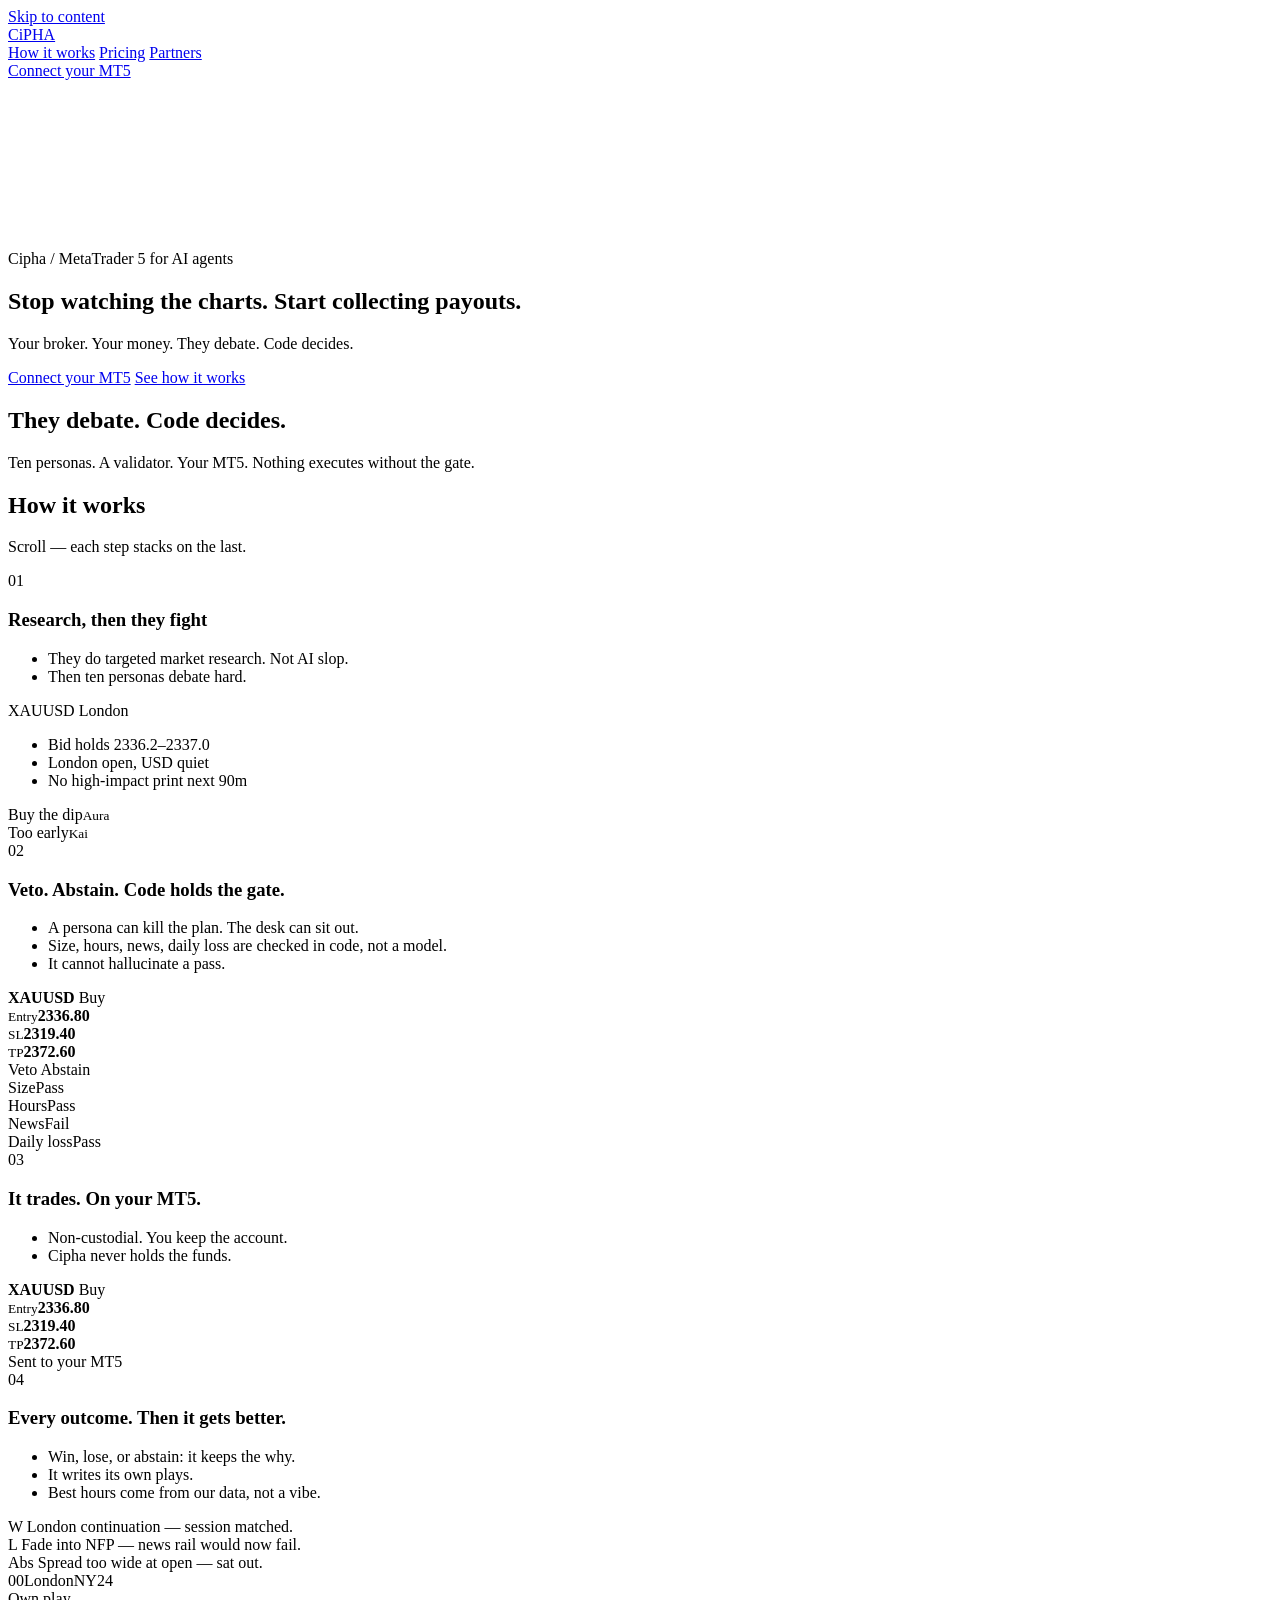
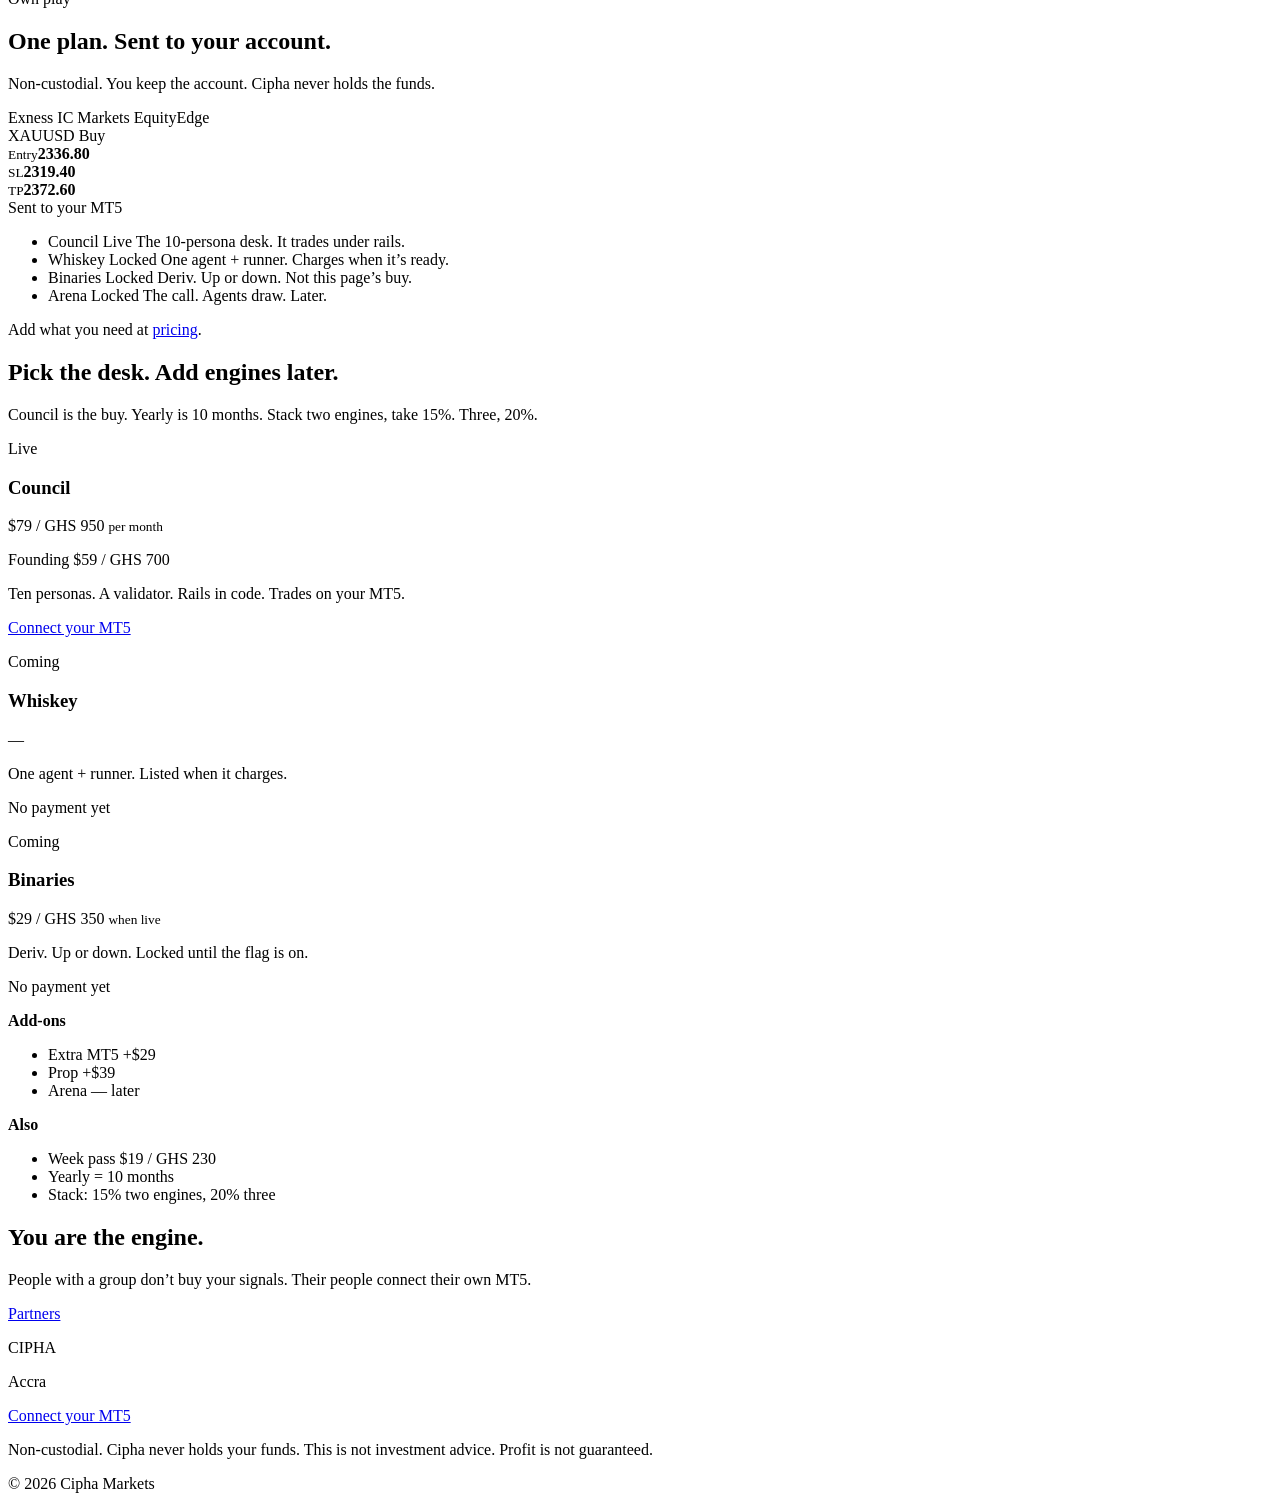
==== index.html @ 13424f8c "Add Cipha Markets landing index.html preview" ====
<!DOCTYPE html>
<html lang="en">
<head>
  <meta charset="UTF-8" />
  <meta name="viewport" content="width=device-width, initial-scale=1.0, viewport-fit=cover" />
  <title>Cipha Markets — MetaTrader 5 for AI agents</title>
  <meta name="description" content="Your broker. Your money. They debate. Code decides. Cipha is a non-custodial council that trades on your MT5." />
  <meta name="theme-color" content="#F4EDE3" />
  <link rel="preconnect" href="https://fonts.googleapis.com" />
  <link rel="preconnect" href="https://fonts.gstatic.com" crossorigin />
  <link href="https://fonts.googleapis.com/css2?family=Instrument+Sans:wght@400;500;600;700&family=Instrument+Serif:ital@0;1&display=swap" rel="stylesheet" />
  <link rel="stylesheet" href="css/site.css" />
</head>
<body class="page-home">
  <a class="skip" href="#main">Skip to content</a>

  <header class="site-header">
    <a class="brand" href="index.html">CiPHA</a>
    <nav class="site-nav" aria-label="Primary">
      <a href="#how">How it works</a>
      <a href="#pricing">Pricing</a>
      <a href="#partners">Partners</a>
    </nav>
    <a class="btn btn-gold" href="https://cipha.app/auth">Connect your MT5</a>
  </header>

  <main id="main">
    <div class="alive" id="alive">
      <canvas class="bloom-canvas" id="bloom" aria-hidden="true"></canvas>
      <div class="orbs orbs-back" id="orbs-back" aria-hidden="true"></div>

      <section class="hero">
        <p class="eyebrow">Cipha / MetaTrader 5 for AI agents</p>
        <h1 class="hero-title">
          <span class="hero-line hero-line--muted">Stop watching the charts.</span>
          <span class="hero-line hero-line--ink">Start collecting payouts.</span>
        </h1>
        <p class="hero-sub">Your broker. Your money. They debate. Code decides.</p>
        <div class="hero-cta">
          <a class="btn btn-ink" href="https://cipha.app/auth">Connect your MT5</a>
          <a class="btn btn-ghost" href="how.html">See how it works</a>
        </div>
      </section>

      <section class="debate" aria-label="The product law">
        <h2 class="debate-title">
          <span>They debate.</span>
          <span>Code decides.</span>
        </h2>
        <p class="debate-caption">Ten personas. A validator. Your MT5. Nothing executes without the gate.</p>
      </section>

      <div class="orbs orbs-front" id="orbs-front" aria-hidden="true"></div>
    </div>

    <section class="how" id="how">
      <header class="flow-head reveal">
        <h2>How it works</h2>
        <p>Scroll — each step stacks on the last.</p>
      </header>

      <div class="flow-stack" style="--flow-count: 4" aria-label="How Cipha works">
        <div class="flow-sticky">
          <div class="flow-deck">

            <article class="flow-layer" style="z-index: 1">
              <div class="flow-copy">
                <span class="flow-step-num">01</span>
                <h3>Research, then they fight</h3>
                <ul>
                  <li>They do targeted market research. Not AI slop.</li>
                  <li>Then ten personas debate hard.</li>
                </ul>
              </div>
              <div class="flow-visual">
                <div class="obj">
                  <div class="rs-strip">
                    <div class="rs-top">
                      <span class="rs-pair">XAUUSD</span>
                      <span class="rs-session">London</span>
                    </div>
                    <ul>
                      <li>Bid holds 2336.2–2337.0</li>
                      <li>London open, USD quiet</li>
                      <li>No high-impact print next 90m</li>
                    </ul>
                  </div>
                  <div class="takes">
                    <div class="take take-a">Buy the dip<small>Aura</small></div>
                    <div class="take take-b">Too early<small>Kai</small></div>
                  </div>
                </div>
              </div>
            </article>

            <article class="flow-layer is-alt" style="z-index: 2">
              <div class="flow-copy">
                <span class="flow-step-num">02</span>
                <h3>Veto. Abstain. Code holds the gate.</h3>
                <ul>
                  <li>A persona can kill the plan. The desk can sit out.</li>
                  <li>Size, hours, news, daily loss are checked in code, not a model.</li>
                  <li>It cannot hallucinate a pass.</li>
                </ul>
              </div>
              <div class="flow-visual">
                <div class="obj">
                  <div class="mini-plan">
                    <div class="mini-plan-head">
                      <strong>XAUUSD</strong>
                      <span class="side-buy">Buy</span>
                    </div>
                    <div class="mini-rows">
                      <div><small>Entry</small><b>2336.80</b></div>
                      <div><small>SL</small><b>2319.40</b></div>
                      <div><small>TP</small><b>2372.60</b></div>
                    </div>
                    <span class="stamp stamp-veto">Veto</span>
                    <span class="stamp stamp-abs">Abstain</span>
                  </div>
                  <div class="rails">
                    <div class="rail"><span>Size</span><span class="ok">Pass</span></div>
                    <div class="rail"><span>Hours</span><span class="ok">Pass</span></div>
                    <div class="rail"><span>News</span><span class="no">Fail</span></div>
                    <div class="rail"><span>Daily loss</span><span class="ok">Pass</span></div>
                  </div>
                </div>
              </div>
            </article>

            <article class="flow-layer" style="z-index: 3">
              <div class="flow-copy">
                <span class="flow-step-num">03</span>
                <h3>It trades. On your MT5.</h3>
                <ul>
                  <li>Non-custodial. You keep the account.</li>
                  <li>Cipha never holds the funds.</li>
                </ul>
              </div>
              <div class="flow-visual">
                <div class="obj">
                  <div class="mini-plan">
                    <div class="mini-plan-head">
                      <strong>XAUUSD</strong>
                      <span class="side-buy">Buy</span>
                    </div>
                    <div class="mini-rows">
                      <div><small>Entry</small><b>2336.80</b></div>
                      <div><small>SL</small><b>2319.40</b></div>
                      <div><small>TP</small><b>2372.60</b></div>
                    </div>
                    <div class="send-status"><span class="pip" aria-hidden="true"></span>Sent to your MT5</div>
                  </div>
                </div>
              </div>
            </article>

            <article class="flow-layer is-alt" style="z-index: 4">
              <div class="flow-copy">
                <span class="flow-step-num">04</span>
                <h3>Every outcome. Then it gets better.</h3>
                <ul>
                  <li>Win, lose, or abstain: it keeps the why.</li>
                  <li>It writes its own plays.</li>
                  <li>Best hours come from our data, not a vibe.</li>
                </ul>
              </div>
              <div class="flow-visual">
                <div class="obj">
                  <div class="mem">
                    <div class="mem-row"><span class="tag tag-w">W</span> London continuation — session matched.</div>
                    <div class="mem-row"><span class="tag tag-l">L</span> Fade into NFP — news rail would now fail.</div>
                    <div class="mem-row"><span class="tag tag-a">Abs</span> Spread too wide at open — sat out.</div>
                  </div>
                  <div>
                    <div class="hours" aria-hidden="true">
                      <span></span><span></span><span></span><span></span>
                      <span class="is-hot"></span><span class="is-hot"></span>
                      <span class="is-hot"></span><span></span>
                      <span class="is-hot"></span><span class="is-hot"></span>
                      <span></span><span></span>
                    </div>
                    <div class="hours-label"><span>00</span><span>London</span><span>NY</span><span>24</span></div>
                  </div>
                  <span class="chip chip-gold own-play">Own play</span>
                </div>
              </div>
            </article>

          </div>
        </div>
      </div>
    </section>

    <section class="send" id="send">
      <div class="send-copy reveal">
        <h2>One plan. Sent to your account.</h2>
        <p>Non-custodial. You keep the account. Cipha never holds the funds.</p>
        <div class="brokers">
          <span>Exness</span>
          <span>IC Markets</span>
          <span>EquityEdge</span>
        </div>
      </div>
      <div class="plan-card">
        <div class="plan-top">
          <span class="plan-pair">XAUUSD</span>
          <span class="side-buy">Buy</span>
        </div>
        <div class="plan-fields">
          <div class="plan-row"><small>Entry</small><b>2336.80</b></div>
          <div class="plan-row"><small>SL</small><b>2319.40</b></div>
          <div class="plan-row"><small>TP</small><b>2372.60</b></div>
        </div>
        <div class="send-status"><span class="pip" aria-hidden="true"></span>Sent to your MT5</div>
      </div>
    </section>

    <section class="engines" id="engines">
      <ul class="engines-list">
        <li class="reveal">
          <span class="eng-name">Council</span>
          <span class="eng-state is-live">Live</span>
          <span class="eng-note">The 10-persona desk. It trades under rails.</span>
        </li>
        <li class="reveal">
          <span class="eng-name">Whiskey</span>
          <span class="eng-state is-lock">Locked</span>
          <span class="eng-note">One agent + runner. Charges when it’s ready.</span>
        </li>
        <li class="reveal">
          <span class="eng-name">Binaries</span>
          <span class="eng-state is-lock">Locked</span>
          <span class="eng-note">Deriv. Up or down. Not this page’s buy.</span>
        </li>
        <li class="reveal">
          <span class="eng-name">Arena</span>
          <span class="eng-state is-lock">Locked</span>
          <span class="eng-note">The call. Agents draw. Later.</span>
        </li>
      </ul>
      <p class="engines-line reveal">Add what you need at <a href="#pricing">pricing</a>.</p>
    </section>

    <section class="pricing" id="pricing">
      <h2 class="reveal">Pick the desk. Add engines later.</h2>
      <p class="pricing-lead reveal">Council is the buy. Yearly is 10 months. Stack two engines, take 15%. Three, 20%.</p>

      <div class="price-grid">
        <article class="price-card is-live reveal">
          <p class="price-kicker">Live</p>
          <h3>Council</h3>
          <p class="price-amt">$79 <span>/ GHS 950</span>
            <small>per month</small>
          </p>
          <p class="founding">Founding $59 / GHS 700</p>
          <p class="price-body">Ten personas. A validator. Rails in code. Trades on your MT5.</p>
          <a class="btn btn-gold-on-ink" href="https://cipha.app/auth">Connect your MT5</a>
        </article>

        <article class="price-card is-lock reveal">
          <p class="price-kicker">Coming</p>
          <h3>Whiskey</h3>
          <p class="price-amt">—</p>
          <p class="price-body">One agent + runner. Listed when it charges.</p>
          <p class="coming">No payment yet</p>
        </article>

        <article class="price-card is-lock reveal">
          <p class="price-kicker">Coming</p>
          <h3>Binaries</h3>
          <p class="price-amt">$29 <span>/ GHS 350</span>
            <small>when live</small>
          </p>
          <p class="price-body">Deriv. Up or down. Locked until the flag is on.</p>
          <p class="coming">No payment yet</p>
        </article>
      </div>

      <div class="price-extras reveal">
        <div>
          <strong>Add-ons</strong>
          <ul>
            <li>Extra MT5 +$29</li>
            <li>Prop +$39</li>
            <li>Arena — later</li>
          </ul>
        </div>
        <div>
          <strong>Also</strong>
          <ul>
            <li>Week pass $19 / GHS 230</li>
            <li>Yearly = 10 months</li>
            <li>Stack: 15% two engines, 20% three</li>
          </ul>
        </div>
      </div>
    </section>

    <section class="partners" id="partners">
      <h2 class="reveal">You are the engine.</h2>
      <p class="reveal">People with a group don’t buy your signals. Their people connect their own MT5.</p>
      <a class="btn btn-ink reveal" href="https://cipha.app/auth">Partners</a>
    </section>
  </main>

  <footer class="site-footer">
    <p class="ghost-word" aria-hidden="true">CIPHA</p>
    <div class="footer-row">
      <p>Accra</p>
      <a href="https://cipha.app/auth">Connect your MT5</a>
    </div>
    <p class="legal">Non-custodial. Cipha never holds your funds. This is not investment advice. Profit is not guaranteed.</p>
    <p class="copy">© 2026 Cipha Markets</p>
  </footer>

  <script src="js/site.js"></script>
</body>
</html>
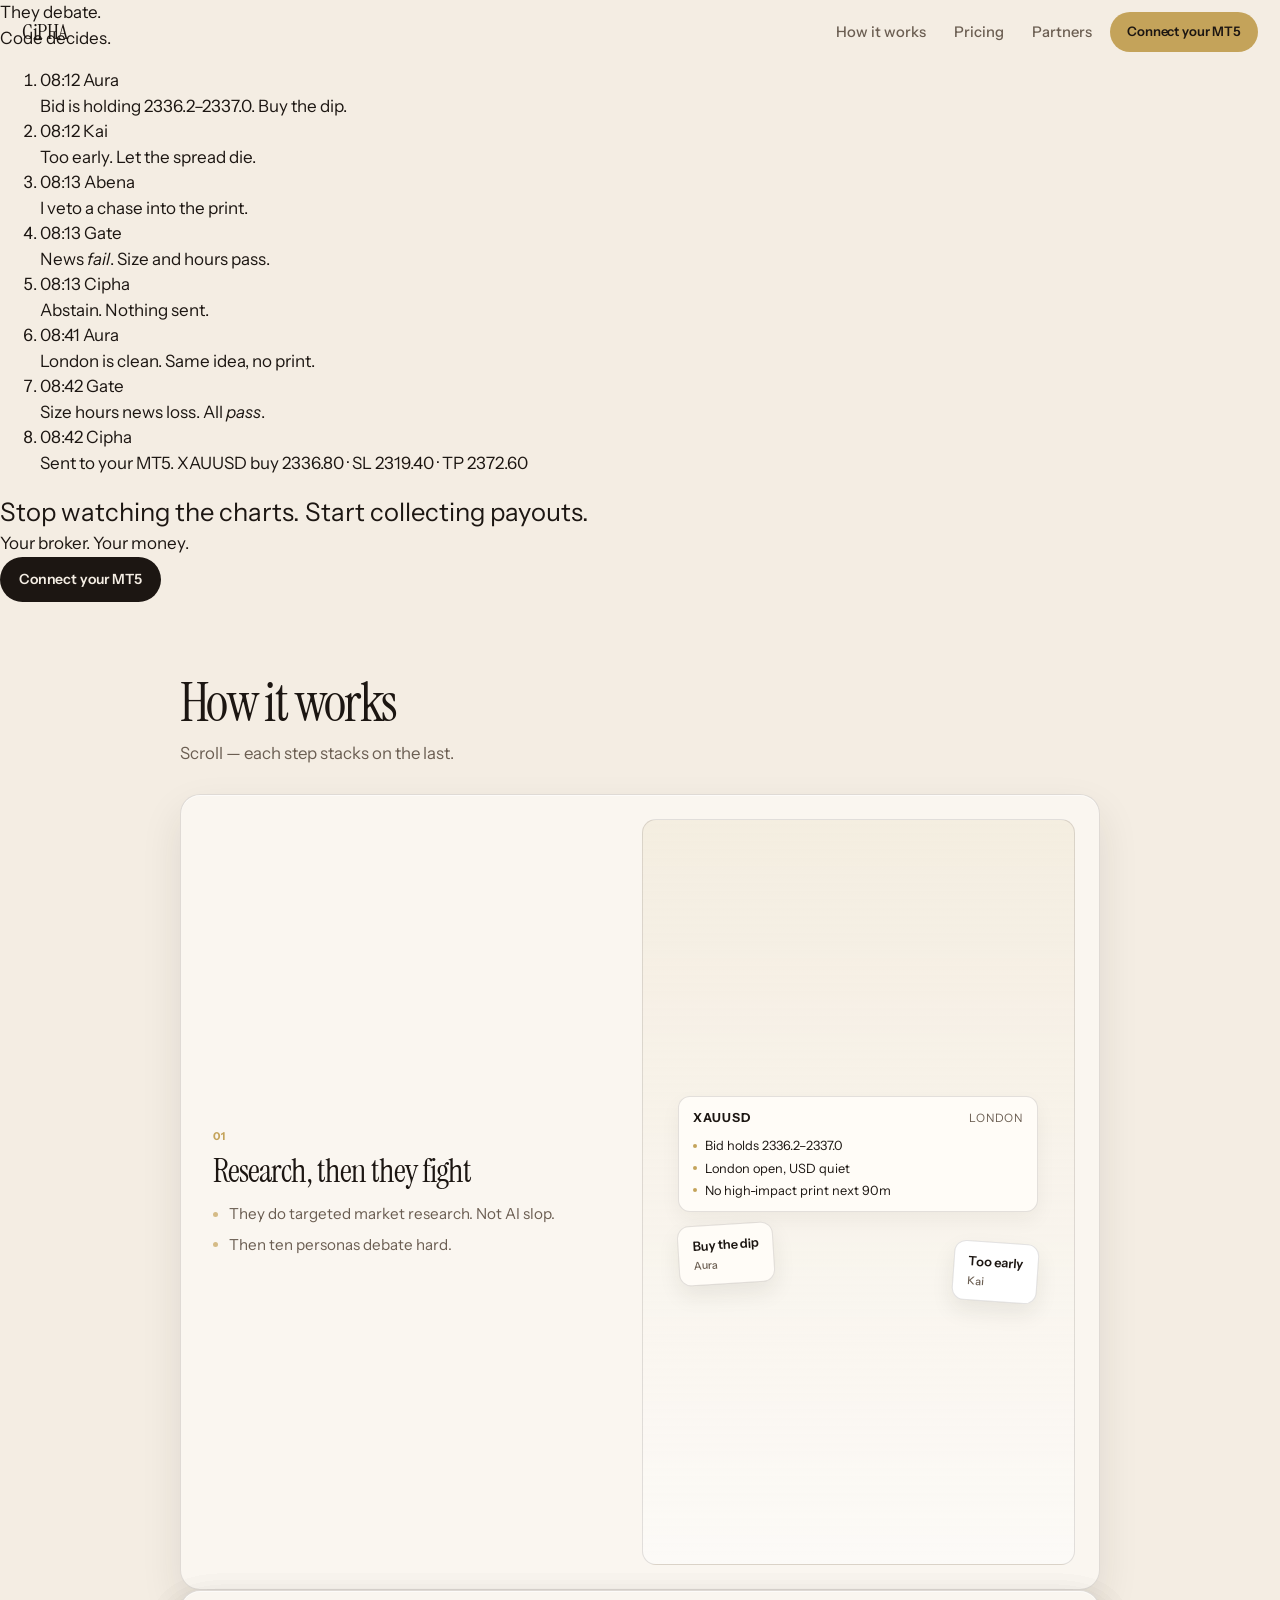
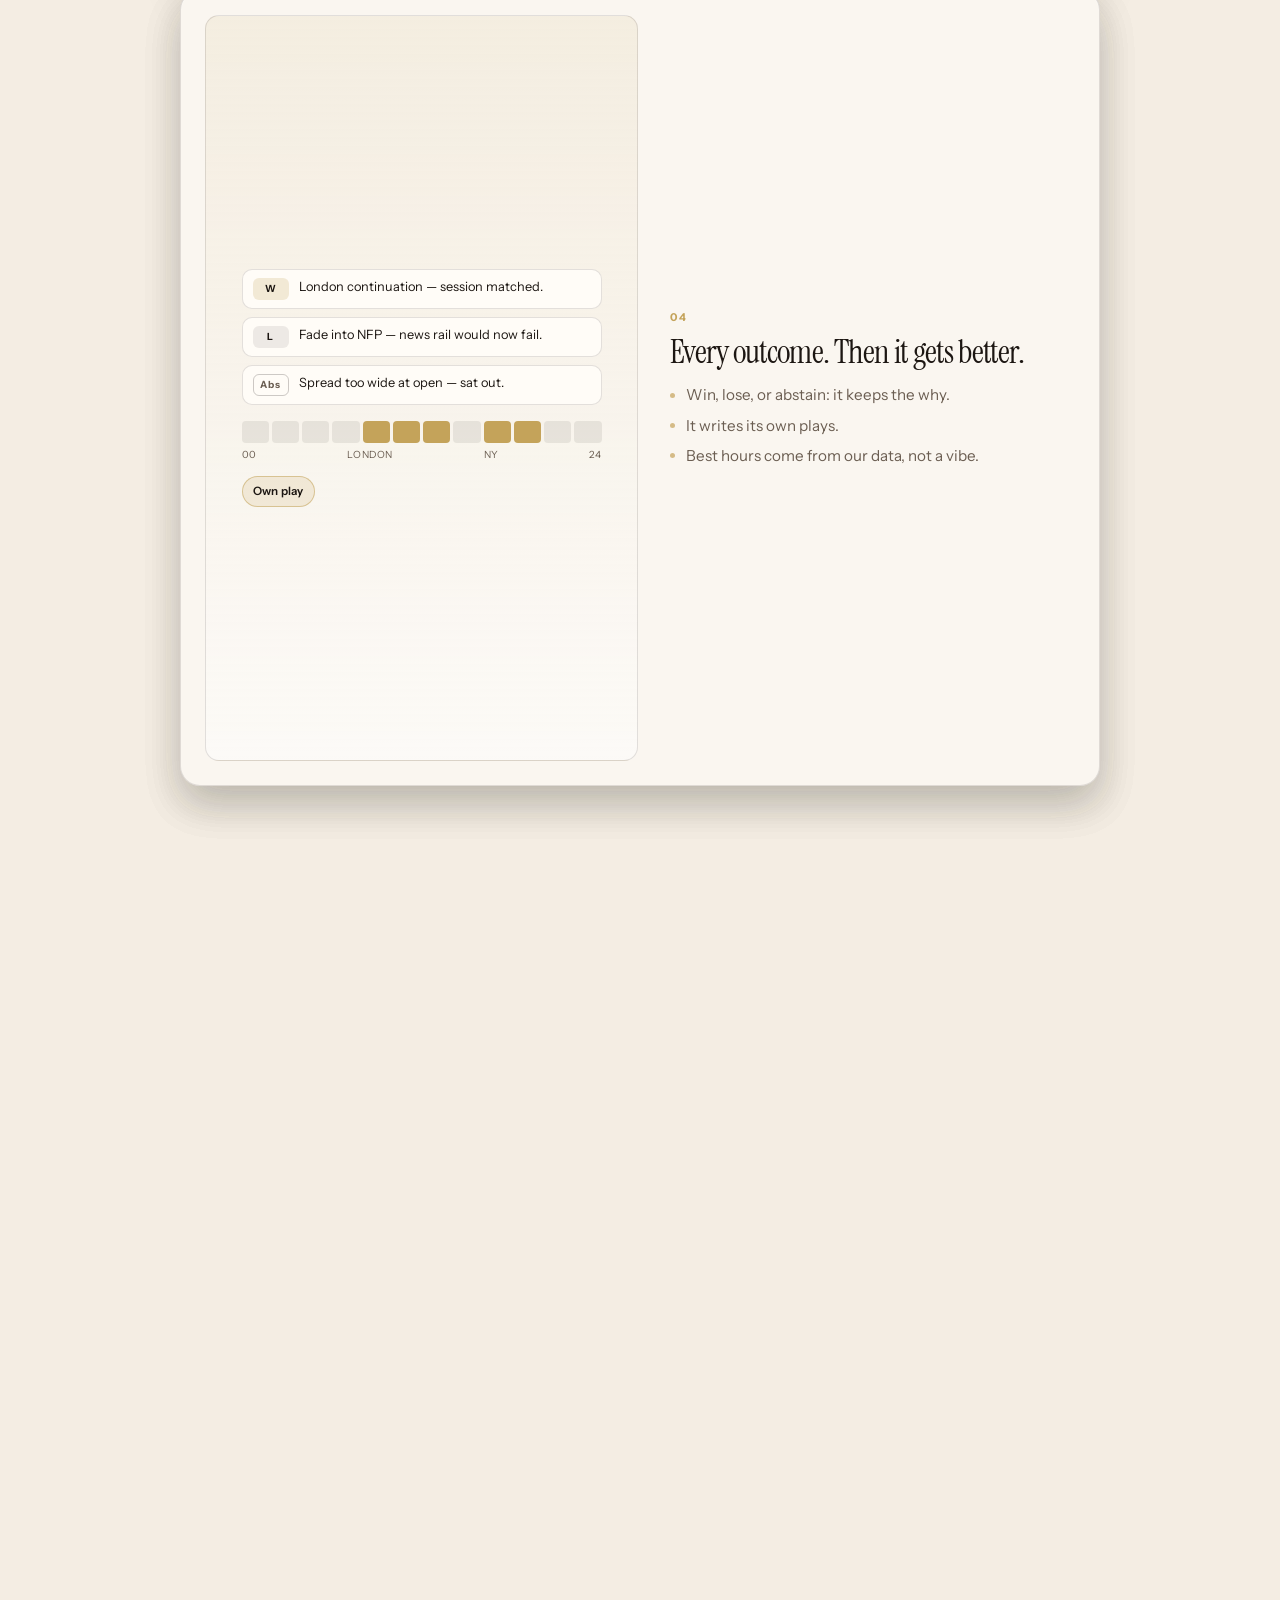
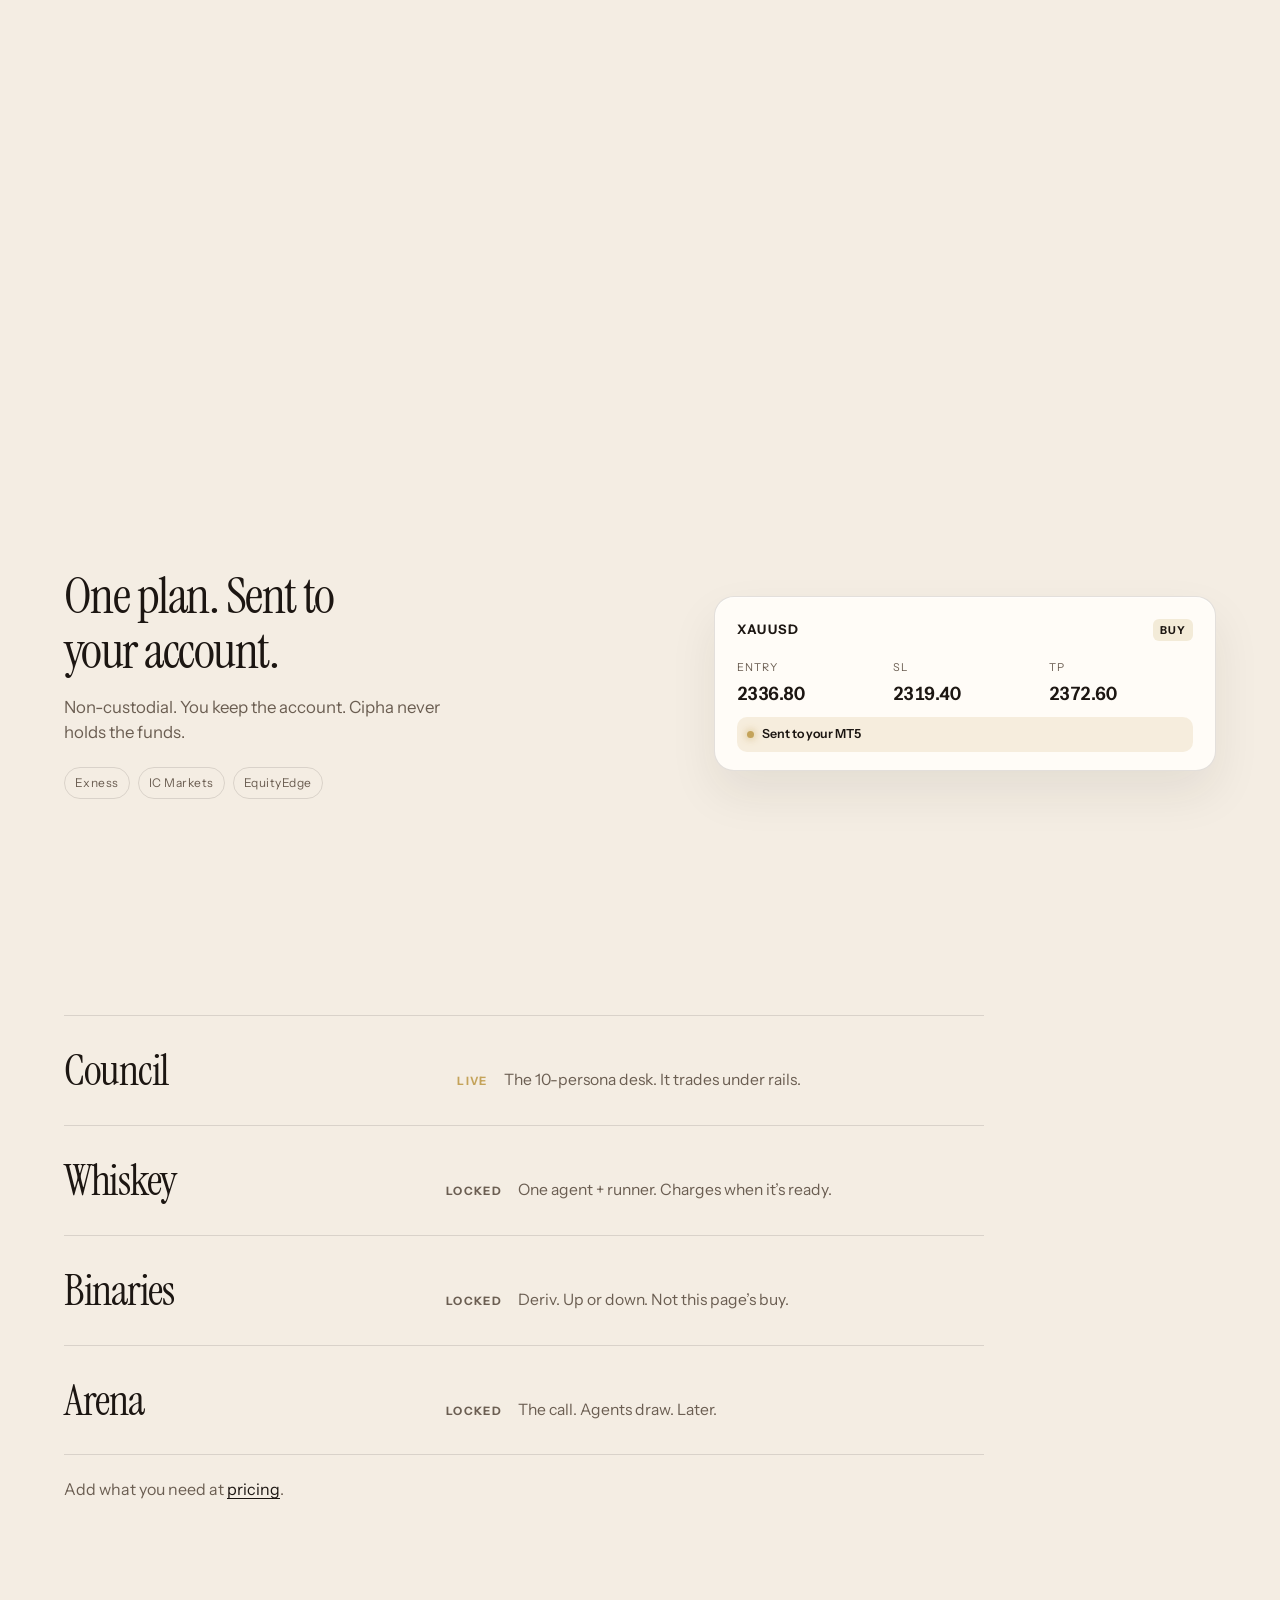
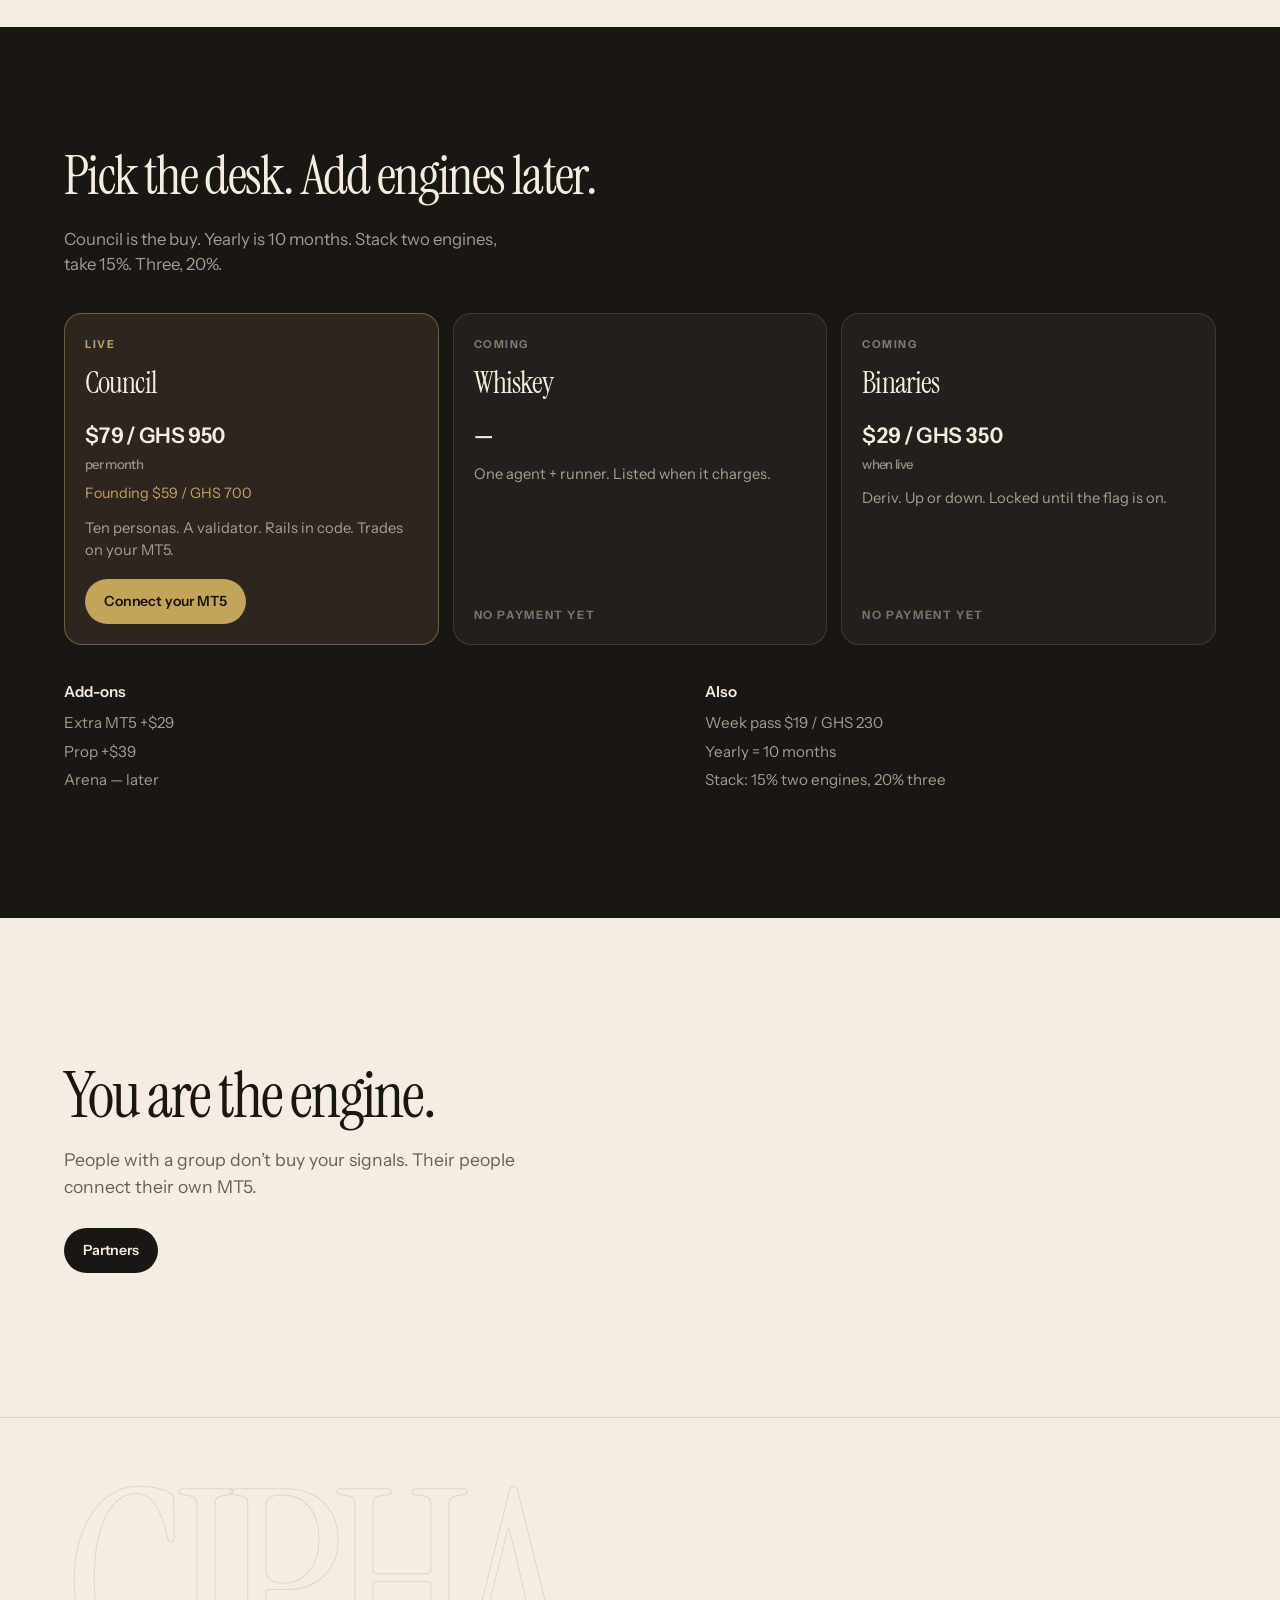
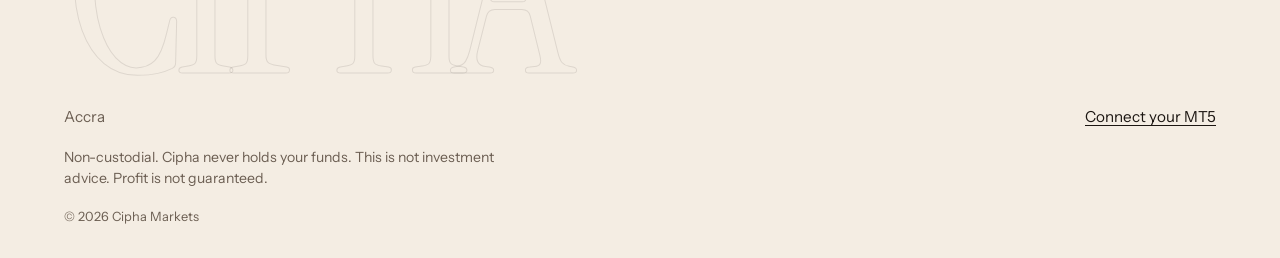
==== commit 2cbff196: "hero: council minutes, not a dashboard" ====
--- a/index.html
+++ b/index.html
@@ -10,6 +10,7 @@
   <link rel="preconnect" href="https://fonts.gstatic.com" crossorigin />
   <link href="https://fonts.googleapis.com/css2?family=Instrument+Sans:wght@400;500;600;700&family=Instrument+Serif:ital@0;1&display=swap" rel="stylesheet" />
   <link rel="stylesheet" href="css/site.css" />
+  <link rel="stylesheet" href="css/room.css" />
 </head>
 <body class="page-home">
   <a class="skip" href="#main">Skip to content</a>
@@ -25,33 +26,61 @@
   </header>
 
   <main id="main">
-    <div class="alive" id="alive">
-      <canvas class="bloom-canvas" id="bloom" aria-hidden="true"></canvas>
-      <div class="orbs orbs-back" id="orbs-back" aria-hidden="true"></div>
-
-      <section class="hero">
-        <p class="eyebrow">Cipha / MetaTrader 5 for AI agents</p>
-        <h1 class="hero-title">
-          <span class="hero-line hero-line--muted">Stop watching the charts.</span>
-          <span class="hero-line hero-line--ink">Start collecting payouts.</span>
+    <section class="room" aria-label="Council in session">
+      <p class="room-law" aria-hidden="true">They debate.<br />Code decides.</p>
+
+      <ol class="minutes">
+        <li class="m" style="--d:0">
+          <time>08:12</time>
+          <span class="who">Aura</span>
+          <p>Bid is holding 2336.2–2337.0. Buy the dip.</p>
+        </li>
+        <li class="m" style="--d:1">
+          <time>08:12</time>
+          <span class="who">Kai</span>
+          <p>Too early. Let the spread die.</p>
+        </li>
+        <li class="m" style="--d:2">
+          <time>08:13</time>
+          <span class="who">Abena</span>
+          <p>I veto a chase into the print.</p>
+        </li>
+        <li class="m is-gate" style="--d:3">
+          <time>08:13</time>
+          <span class="who">Gate</span>
+          <p>News <i class="fail">fail</i>. Size and hours pass.</p>
+        </li>
+        <li class="m is-abs" style="--d:4">
+          <time>08:13</time>
+          <span class="who">Cipha</span>
+          <p>Abstain. Nothing sent.</p>
+        </li>
+        <li class="m" style="--d:5">
+          <time>08:41</time>
+          <span class="who">Aura</span>
+          <p>London is clean. Same idea, no print.</p>
+        </li>
+        <li class="m is-gate" style="--d:6">
+          <time>08:42</time>
+          <span class="who">Gate</span>
+          <p>Size hours news loss. All <i class="pass">pass</i>.</p>
+        </li>
+        <li class="m is-sent" style="--d:7">
+          <time>08:42</time>
+          <span class="who">Cipha</span>
+          <p>Sent to your MT5. XAUUSD buy 2336.80 · SL 2319.40 · TP 2372.60</p>
+        </li>
+      </ol>
+
+      <div class="room-foot">
+        <h1>
+          <span>Stop watching the charts.</span>
+          <span>Start collecting payouts.</span>
         </h1>
-        <p class="hero-sub">Your broker. Your money. They debate. Code decides.</p>
-        <div class="hero-cta">
-          <a class="btn btn-ink" href="https://cipha.app/auth">Connect your MT5</a>
-          <a class="btn btn-ghost" href="how.html">See how it works</a>
-        </div>
-      </section>
-
-      <section class="debate" aria-label="The product law">
-        <h2 class="debate-title">
-          <span>They debate.</span>
-          <span>Code decides.</span>
-        </h2>
-        <p class="debate-caption">Ten personas. A validator. Your MT5. Nothing executes without the gate.</p>
-      </section>
-
-      <div class="orbs orbs-front" id="orbs-front" aria-hidden="true"></div>
-    </div>
+        <p class="lede">Your broker. Your money.</p>
+        <a class="btn btn-ink" href="https://cipha.app/auth">Connect your MT5</a>
+      </div>
+    </section>
 
     <section class="how" id="how">
       <header class="flow-head reveal">
--- a/css/site.css
+++ b/css/site.css
@@ -0,0 +1,1045 @@
+/* Cipha Markets — public landing. Cream desk, gold only when live. */
+:root {
+  --cream: #F4EDE3;
+  --ink: #1C1612;
+  --muted: #6B5E52;
+  --gold: #C4A35A;
+  --gold-soft: rgba(196, 163, 90, 0.22);
+  --surface: #FAF6F0;
+  --surface-2: #FFFCF7;
+  --hairline: rgba(28, 22, 18, 0.12);
+  --hairline-strong: rgba(28, 22, 18, 0.22);
+  --ease: 0.65s cubic-bezier(0.32, 0.72, 0, 1);
+  --serif: "Instrument Serif", "Times New Roman", serif;
+  --sans: "Instrument Sans", system-ui, sans-serif;
+  --sticky-top: 88px;
+  --header-h: 64px;
+  --flow-bottom: 16px;
+  --flow-card-h: calc(100dvh - var(--sticky-top) - var(--flow-bottom));
+  --flow-seg: 50vh;
+  --flow-release: 24vh;
+  --flow-count: 4;
+}
+
+*, *::before, *::after { box-sizing: border-box; }
+html { scroll-behavior: auto; }
+html, body { margin: 0; padding: 0; }
+body {
+  font-family: var(--sans);
+  font-size: 17px;
+  line-height: 1.5;
+  color: var(--ink);
+  background: var(--cream);
+  -webkit-font-smoothing: antialiased;
+  text-rendering: optimizeLegibility;
+}
+img, svg { display: block; max-width: 100%; }
+button, input { font-family: inherit; }
+a { color: inherit; }
+p { margin: 0; }
+h1, h2, h3, h4 { margin: 0; font-weight: 400; }
+ul { margin: 0; padding: 0; list-style: none; }
+address { font-style: normal; }
+
+.skip {
+  position: absolute;
+  left: 12px;
+  top: -40px;
+  z-index: 400;
+  padding: 8px 12px;
+  background: var(--ink);
+  color: var(--cream);
+  border-radius: 999px;
+  font-size: 0.85rem;
+}
+.skip:focus { top: 12px; }
+
+/* —— Header —— */
+.site-header {
+  position: fixed;
+  top: 0;
+  left: 0;
+  right: 0;
+  z-index: 200;
+  display: flex;
+  align-items: center;
+  gap: 18px;
+  min-height: var(--header-h);
+  padding: 10px 22px;
+  padding-top: calc(10px + env(safe-area-inset-top));
+  background: transparent;
+  transition:
+    min-height var(--ease),
+    padding var(--ease),
+    background var(--ease),
+    box-shadow var(--ease),
+    backdrop-filter var(--ease);
+}
+.site-header.is-shrink {
+  min-height: 52px;
+  padding-top: calc(6px + env(safe-area-inset-top));
+  padding-bottom: 6px;
+  background: rgba(244, 237, 227, 0.82);
+  backdrop-filter: blur(16px) saturate(1.1);
+  -webkit-backdrop-filter: blur(16px) saturate(1.1);
+  box-shadow: 0 1px 0 var(--hairline);
+}
+.brand {
+  font-family: var(--serif);
+  font-size: 1.35rem;
+  letter-spacing: -0.02em;
+  text-decoration: none;
+  color: var(--ink);
+  flex: 0 0 auto;
+}
+.site-nav {
+  display: flex;
+  align-items: center;
+  gap: clamp(14px, 2.4vw, 28px);
+  margin-left: auto;
+  font-size: 0.92rem;
+  font-weight: 500;
+  color: var(--muted);
+}
+.site-nav a {
+  text-decoration: none;
+  transition: color var(--ease);
+}
+.site-nav a:hover,
+.site-nav a[aria-current="page"] { color: var(--ink); }
+.btn {
+  display: inline-flex;
+  align-items: center;
+  justify-content: center;
+  gap: 8px;
+  border-radius: 999px;
+  padding: 11px 18px;
+  font-size: 0.88rem;
+  font-weight: 600;
+  letter-spacing: -0.01em;
+  text-decoration: none;
+  border: 1px solid transparent;
+  transition: background var(--ease), color var(--ease), border-color var(--ease), transform var(--ease);
+  white-space: nowrap;
+}
+.btn:active { transform: translateY(1px); }
+.btn-gold {
+  background: var(--gold);
+  color: var(--ink);
+  padding: 9px 16px;
+  font-size: 0.82rem;
+}
+.btn-gold:hover { filter: brightness(1.05); }
+.btn-ink {
+  background: var(--ink);
+  color: var(--cream);
+}
+.btn-ghost {
+  background: transparent;
+  color: var(--ink);
+  border-color: var(--hairline-strong);
+}
+.btn-ghost:hover { border-color: var(--ink); }
+.btn-gold-on-ink {
+  background: var(--gold);
+  color: var(--ink);
+}
+
+/* —— Alive field (hero + debate) —— */
+.alive {
+  position: relative;
+  isolation: isolate;
+  overflow: hidden;
+}
+.bloom-canvas {
+  position: absolute;
+  inset: 0;
+  z-index: 0;
+  pointer-events: none;
+  width: 100%;
+  height: 100%;
+}
+.orbs {
+  position: absolute;
+  inset: 0;
+  pointer-events: none;
+  overflow: hidden;
+}
+.orbs-back { z-index: 1; }
+.orbs-front { z-index: 3; }
+.orb {
+  position: absolute;
+  left: 0;
+  top: 0;
+  border-radius: 50%;
+  background: radial-gradient(circle at 38% 32%, rgba(255, 244, 214, 0.95), rgba(196, 163, 90, 0.55) 42%, rgba(196, 163, 90, 0.08) 70%, transparent 72%);
+  box-shadow: 0 0 40px rgba(196, 163, 90, 0.22);
+  will-change: transform;
+  mix-blend-mode: multiply;
+}
+.orbs-front .orb {
+  mix-blend-mode: normal;
+  opacity: 0.72;
+  box-shadow: 0 12px 40px rgba(196, 163, 90, 0.18);
+}
+
+.hero,
+.debate {
+  position: relative;
+  z-index: 2;
+}
+
+/* —— Hero —— */
+.hero {
+  min-height: 100dvh;
+  display: flex;
+  flex-direction: column;
+  justify-content: center;
+  padding: calc(var(--header-h) + 48px) clamp(20px, 5vw, 72px) 72px;
+}
+.eyebrow {
+  font-size: 0.72rem;
+  font-weight: 600;
+  letter-spacing: 0.16em;
+  text-transform: uppercase;
+  color: var(--muted);
+  margin-bottom: 22px;
+}
+.hero-title { max-width: 18ch; }
+.hero-line {
+  display: block;
+  font-family: var(--serif);
+  font-size: clamp(2.55rem, 7.6vw, 6.15rem);
+  line-height: 0.96;
+  letter-spacing: -0.035em;
+}
+.hero-line--muted { color: var(--muted); }
+.hero-line--ink {
+  color: var(--ink);
+  margin-top: 0.06em;
+}
+.hero-sub {
+  margin-top: 28px;
+  max-width: 28ch;
+  font-size: clamp(1.05rem, 1.6vw, 1.2rem);
+  color: var(--muted);
+  line-height: 1.45;
+}
+.hero-cta {
+  display: flex;
+  flex-wrap: wrap;
+  gap: 10px;
+  margin-top: 32px;
+}
+
+/* —— Debate —— */
+.debate {
+  min-height: 100dvh;
+  display: grid;
+  grid-template-columns: 1fr minmax(180px, 28ch);
+  align-items: end;
+  gap: clamp(20px, 4vw, 48px);
+  padding: 12vh clamp(20px, 5vw, 72px) 12vh;
+}
+.debate-title {
+  font-family: var(--serif);
+  font-size: clamp(3.2rem, 11vw, 9.4rem);
+  line-height: 0.88;
+  letter-spacing: -0.04em;
+  text-transform: uppercase;
+  color: var(--ink);
+}
+.debate-title span { display: block; }
+.debate-title span:last-child { color: var(--muted); }
+.debate-caption {
+  font-size: 1.05rem;
+  line-height: 1.5;
+  color: var(--muted);
+  padding-bottom: 0.4em;
+  max-width: 28ch;
+}
+
+/* —— How / SignalsFlowStack —— */
+.how {
+  position: relative;
+  padding: 8vh clamp(16px, 4vw, 32px) 4vh;
+}
+.flow-head {
+  max-width: 920px;
+  margin: 0 auto 28px;
+}
+.flow-head h1,
+.flow-head h2 {
+  font-family: var(--serif);
+  font-size: clamp(2.1rem, 4.4vw, 3.4rem);
+  letter-spacing: -0.03em;
+  line-height: 1.05;
+}
+.flow-head p {
+  margin-top: 10px;
+  color: var(--muted);
+  font-size: 1.05rem;
+}
+
+.flow-stack {
+  --sticky-top: 88px;
+  --flow-bottom: 16px;
+  --flow-card-h: calc(100dvh - var(--sticky-top) - var(--flow-bottom));
+  --flow-seg: 50vh;
+  --flow-release: 24vh;
+  --flow-count: 4;
+  position: relative;
+  margin-top: 8px;
+  min-height: calc(var(--flow-card-h) + var(--flow-count) * var(--flow-seg) + var(--flow-release));
+}
+.flow-sticky {
+  position: sticky;
+  top: var(--sticky-top);
+  z-index: 10;
+  height: var(--flow-card-h);
+  pointer-events: none;
+}
+.flow-deck {
+  position: relative;
+  height: var(--flow-card-h);
+  max-width: min(920px, 100%);
+  margin: 0 auto;
+  pointer-events: auto;
+}
+.flow-layer {
+  position: absolute;
+  inset: 0;
+  display: grid;
+  grid-template-columns: minmax(0, 1fr) minmax(0, 1.05fr);
+  gap: clamp(14px, 2.5vw, 24px);
+  padding: clamp(16px, 2.5vw, 24px);
+  border-radius: 20px;
+  border: 1px solid var(--hairline);
+  background: var(--surface);
+  box-shadow: 0 18px 40px rgba(44, 36, 28, 0.10), inset 0 1px #fff9;
+  overflow: hidden;
+  will-change: transform;
+  transform-origin: 50% 0;
+}
+.flow-layer.is-alt {
+  grid-template-columns: minmax(0, 1.05fr) minmax(0, 1fr);
+}
+.flow-layer.is-alt .flow-copy { order: 2; }
+.flow-layer.is-alt .flow-visual { order: 1; }
+.flow-copy {
+  min-width: 0;
+  display: flex;
+  flex-direction: column;
+  justify-content: center;
+  padding: 8px 4px 8px 8px;
+}
+.flow-step-num {
+  font-size: 0.68rem;
+  font-weight: 700;
+  letter-spacing: 0.12em;
+  color: var(--gold);
+  margin-bottom: 8px;
+}
+.flow-copy h3 {
+  font-family: var(--serif);
+  font-size: clamp(1.45rem, 2.6vw, 2.05rem);
+  letter-spacing: -0.03em;
+  line-height: 1.12;
+  color: var(--ink);
+}
+.flow-copy ul {
+  margin: 14px 0 0;
+  display: grid;
+  gap: 8px;
+}
+.flow-copy li {
+  position: relative;
+  padding-left: 16px;
+  font-size: 0.95rem;
+  line-height: 1.45;
+  color: var(--muted);
+}
+.flow-copy li::before {
+  content: "";
+  position: absolute;
+  left: 0;
+  top: 0.55em;
+  width: 5px;
+  height: 5px;
+  border-radius: 999px;
+  background: var(--gold);
+  opacity: 0.7;
+}
+.flow-visual {
+  min-width: 0;
+  min-height: 0;
+  border-radius: 14px;
+  background: linear-gradient(180deg, rgba(196, 163, 90, 0.10), rgba(255, 255, 255, 0.45));
+  border: 1px solid var(--hairline);
+  padding: clamp(12px, 2vw, 18px);
+  display: flex;
+  align-items: center;
+  justify-content: center;
+}
+
+.flow-stack.is-reduced {
+  min-height: 0;
+  display: flex;
+  flex-direction: column;
+  gap: 16px;
+}
+.flow-stack.is-reduced .flow-sticky {
+  position: relative;
+  top: auto;
+  height: auto;
+  pointer-events: auto;
+}
+.flow-stack.is-reduced .flow-deck {
+  height: auto;
+  display: flex;
+  flex-direction: column;
+  gap: 16px;
+}
+.flow-stack.is-reduced .flow-layer {
+  position: relative;
+  inset: auto;
+  min-height: 280px;
+  transform: none !important;
+  will-change: auto;
+}
+
+/* Inner objects */
+.obj {
+  width: 100%;
+  max-width: 360px;
+  display: grid;
+  gap: 12px;
+}
+.chip {
+  display: inline-flex;
+  align-items: center;
+  gap: 6px;
+  padding: 6px 10px;
+  border-radius: 999px;
+  border: 1px solid var(--hairline);
+  background: var(--surface-2);
+  font-size: 0.72rem;
+  font-weight: 600;
+  letter-spacing: 0.02em;
+}
+.chip-gold {
+  color: var(--ink);
+  border-color: rgba(196, 163, 90, 0.55);
+  background: rgba(196, 163, 90, 0.16);
+}
+
+.rs-strip {
+  background: var(--surface-2);
+  border: 1px solid var(--hairline);
+  border-radius: 12px;
+  padding: 12px 14px;
+  box-shadow: 0 8px 20px rgba(44, 36, 28, 0.05);
+}
+.rs-top {
+  display: flex;
+  align-items: baseline;
+  justify-content: space-between;
+  gap: 8px;
+  margin-bottom: 10px;
+}
+.rs-pair {
+  font-weight: 700;
+  letter-spacing: 0.08em;
+  font-size: 0.78rem;
+}
+.rs-session {
+  font-size: 0.72rem;
+  color: var(--muted);
+  letter-spacing: 0.08em;
+  text-transform: uppercase;
+}
+.rs-strip ul { display: grid; gap: 5px; }
+.rs-strip li {
+  font-size: 0.8rem;
+  color: var(--ink);
+  padding-left: 12px;
+  position: relative;
+  line-height: 1.35;
+}
+.rs-strip li::before {
+  content: "";
+  position: absolute;
+  left: 0;
+  top: 0.5em;
+  width: 4px;
+  height: 4px;
+  border-radius: 50%;
+  background: var(--gold);
+}
+.takes {
+  position: relative;
+  height: 64px;
+}
+.take {
+  position: absolute;
+  padding: 10px 14px;
+  border-radius: 12px;
+  background: var(--surface-2);
+  border: 1px solid var(--hairline);
+  font-size: 0.8rem;
+  font-weight: 600;
+  box-shadow: 0 10px 22px rgba(44, 36, 28, 0.08);
+}
+.take small {
+  display: block;
+  font-weight: 500;
+  color: var(--muted);
+  font-size: 0.68rem;
+  margin-top: 2px;
+}
+.take-a {
+  left: 0;
+  top: 0;
+  z-index: 2;
+  transform: rotate(-3.5deg);
+}
+.take-b {
+  right: 0;
+  top: 18px;
+  z-index: 3;
+  transform: rotate(4deg);
+  background: #fff;
+}
+
+.mini-plan {
+  position: relative;
+  background: var(--surface-2);
+  border: 1px solid var(--hairline);
+  border-radius: 12px;
+  padding: 12px 14px 10px;
+  overflow: hidden;
+}
+.mini-plan-head {
+  display: flex;
+  align-items: center;
+  gap: 8px;
+  margin-bottom: 10px;
+}
+.mini-plan-head strong {
+  font-size: 0.82rem;
+  letter-spacing: 0.06em;
+}
+.side-buy {
+  font-size: 0.68rem;
+  font-weight: 700;
+  letter-spacing: 0.08em;
+  text-transform: uppercase;
+  color: var(--ink);
+  padding: 3px 7px;
+  border-radius: 6px;
+  background: rgba(196, 163, 90, 0.2);
+}
+.mini-rows {
+  display: grid;
+  grid-template-columns: repeat(3, 1fr);
+  gap: 6px;
+  font-variant-numeric: tabular-nums;
+}
+.mini-rows small {
+  display: block;
+  font-size: 0.62rem;
+  color: var(--muted);
+  letter-spacing: 0.08em;
+  text-transform: uppercase;
+}
+.mini-rows b { font-size: 0.82rem; font-weight: 600; }
+.stamp {
+  position: absolute;
+  border: 2px solid var(--ink);
+  color: var(--ink);
+  font-weight: 800;
+  letter-spacing: 0.18em;
+  text-transform: uppercase;
+  pointer-events: none;
+  background: rgba(244, 237, 227, 0.35);
+}
+.stamp-veto {
+  right: 10px;
+  top: 28px;
+  padding: 6px 10px;
+  font-size: 0.92rem;
+  transform: rotate(-18deg);
+  opacity: 0.86;
+}
+.stamp-abs {
+  left: 18px;
+  bottom: 10px;
+  padding: 4px 8px;
+  font-size: 0.68rem;
+  border-color: var(--muted);
+  color: var(--muted);
+  transform: rotate(8deg);
+  opacity: 0.8;
+}
+.rails {
+  display: grid;
+  gap: 6px;
+  background: var(--surface-2);
+  border: 1px solid var(--hairline);
+  border-radius: 12px;
+  padding: 10px 12px;
+}
+.rail {
+  display: flex;
+  justify-content: space-between;
+  align-items: center;
+  font-size: 0.75rem;
+  letter-spacing: 0.06em;
+  text-transform: uppercase;
+  padding: 4px 0;
+  border-bottom: 1px solid rgba(28, 22, 18, 0.06);
+}
+.rail:last-child { border-bottom: 0; }
+.rail .ok { color: var(--gold); font-weight: 700; }
+.rail .no { color: var(--ink); font-weight: 700; }
+
+.send-status {
+  margin-top: 10px;
+  display: flex;
+  align-items: center;
+  gap: 8px;
+  padding: 8px 10px;
+  border-radius: 10px;
+  background: rgba(196, 163, 90, 0.16);
+  color: var(--ink);
+  font-size: 0.78rem;
+  font-weight: 600;
+}
+.pip {
+  width: 7px;
+  height: 7px;
+  border-radius: 50%;
+  background: var(--gold);
+  box-shadow: 0 0 8px var(--gold);
+  flex: 0 0 auto;
+}
+
+.mem {
+  display: grid;
+  gap: 8px;
+}
+.mem-row {
+  display: grid;
+  grid-template-columns: 36px 1fr;
+  gap: 10px;
+  align-items: start;
+  padding: 8px 10px;
+  background: var(--surface-2);
+  border: 1px solid var(--hairline);
+  border-radius: 10px;
+  font-size: 0.8rem;
+  line-height: 1.35;
+  color: var(--ink);
+}
+.tag {
+  width: 36px;
+  height: 22px;
+  display: inline-flex;
+  align-items: center;
+  justify-content: center;
+  border-radius: 6px;
+  font-size: 0.62rem;
+  font-weight: 700;
+  letter-spacing: 0.08em;
+}
+.tag-w { background: rgba(196, 163, 90, 0.22); color: var(--ink); }
+.tag-l { background: rgba(28, 22, 18, 0.08); color: var(--ink); }
+.tag-a { background: transparent; border: 1px solid var(--hairline-strong); color: var(--muted); }
+.hours {
+  display: grid;
+  grid-template-columns: repeat(12, 1fr);
+  gap: 3px;
+  margin-top: 4px;
+}
+.hours span {
+  height: 22px;
+  border-radius: 4px;
+  background: rgba(28, 22, 18, 0.08);
+}
+.hours span.is-hot { background: var(--gold); }
+.hours-label {
+  display: flex;
+  justify-content: space-between;
+  font-size: 0.62rem;
+  color: var(--muted);
+  letter-spacing: 0.06em;
+  text-transform: uppercase;
+  margin-top: 4px;
+}
+.own-play {
+  justify-self: start;
+  margin-top: 2px;
+}
+
+/* —— Send —— */
+.send {
+  padding: 14vh clamp(20px, 5vw, 72px);
+  display: grid;
+  grid-template-columns: minmax(0, 1.05fr) minmax(0, 0.9fr);
+  gap: clamp(28px, 5vw, 72px);
+  align-items: center;
+}
+.send-copy h2 {
+  font-family: var(--serif);
+  font-size: clamp(2rem, 4vw, 3.2rem);
+  letter-spacing: -0.03em;
+  line-height: 1.08;
+  max-width: 14ch;
+}
+.send-copy p {
+  margin-top: 16px;
+  color: var(--muted);
+  font-size: 1.05rem;
+  max-width: 36ch;
+}
+.brokers {
+  display: flex;
+  flex-wrap: wrap;
+  gap: 8px;
+  margin-top: 22px;
+}
+.brokers span {
+  font-size: 0.75rem;
+  color: var(--muted);
+  padding: 6px 10px;
+  border: 1px solid var(--hairline);
+  border-radius: 999px;
+  letter-spacing: 0.04em;
+}
+.plan-card {
+  background: var(--surface-2);
+  border: 1px solid var(--hairline);
+  border-radius: 20px;
+  padding: 22px 22px 18px;
+  box-shadow: 0 22px 48px rgba(44, 36, 28, 0.08), inset 0 1px #fff9;
+}
+.plan-top {
+  display: flex;
+  align-items: center;
+  justify-content: space-between;
+  margin-bottom: 18px;
+}
+.plan-pair {
+  font-weight: 700;
+  letter-spacing: 0.1em;
+  font-size: 0.82rem;
+}
+.plan-fields {
+  display: grid;
+  grid-template-columns: repeat(3, 1fr);
+  gap: 12px;
+  font-variant-numeric: tabular-nums;
+}
+.plan-fields small {
+  display: block;
+  font-size: 0.68rem;
+  letter-spacing: 0.1em;
+  text-transform: uppercase;
+  color: var(--muted);
+  margin-bottom: 4px;
+}
+.plan-fields b {
+  font-size: 1.15rem;
+  font-weight: 600;
+  letter-spacing: -0.03em;
+}
+.plan-row {
+  opacity: 0;
+  transform: translateY(8px);
+}
+.plan-card.is-in .plan-row {
+  animation: fieldIn var(--ease) forwards;
+}
+.plan-card.is-in .plan-row:nth-child(1) { animation-delay: 0.05s; }
+.plan-card.is-in .plan-row:nth-child(2) { animation-delay: 0.14s; }
+.plan-card.is-in .plan-row:nth-child(3) { animation-delay: 0.23s; }
+.plan-card.is-in .send-status { animation: fieldIn var(--ease) 0.34s forwards; opacity: 0; transform: translateY(8px); }
+
+@keyframes fieldIn {
+  to { opacity: 1; transform: none; }
+}
+
+/* —— Engines —— */
+.engines {
+  padding: 10vh clamp(20px, 5vw, 72px) 14vh;
+}
+.engines-list {
+  display: grid;
+  gap: 0;
+  max-width: 920px;
+}
+.engines-list li {
+  display: grid;
+  grid-template-columns: minmax(0, 1.1fr) auto minmax(0, 1.4fr);
+  gap: 16px;
+  align-items: baseline;
+  padding: 22px 0;
+  border-top: 1px solid var(--hairline);
+}
+.engines-list li:last-child { border-bottom: 1px solid var(--hairline); }
+.eng-name {
+  font-family: var(--serif);
+  font-size: clamp(1.8rem, 3.4vw, 2.7rem);
+  letter-spacing: -0.03em;
+}
+.eng-state {
+  font-size: 0.72rem;
+  font-weight: 700;
+  letter-spacing: 0.12em;
+  text-transform: uppercase;
+}
+.eng-state.is-live { color: var(--gold); }
+.eng-state.is-lock { color: var(--muted); }
+.eng-note { color: var(--muted); font-size: 0.98rem; }
+.engines-line {
+  margin-top: 22px;
+  color: var(--muted);
+  font-size: 1rem;
+}
+.engines-line a { color: var(--ink); text-underline-offset: 3px; }
+
+/* —— Pricing —— */
+.pricing {
+  background: var(--ink);
+  color: var(--cream);
+  padding: 12vh clamp(20px, 5vw, 72px) 14vh;
+}
+.pricing h2 {
+  font-family: var(--serif);
+  font-size: clamp(2.1rem, 4.4vw, 3.4rem);
+  letter-spacing: -0.03em;
+}
+.pricing-lead {
+  margin-top: 10px;
+  color: rgba(244, 237, 227, 0.62);
+  max-width: 42ch;
+  font-size: 1.05rem;
+}
+.price-grid {
+  display: grid;
+  grid-template-columns: repeat(3, minmax(0, 1fr));
+  gap: 14px;
+  margin-top: 36px;
+}
+.price-card {
+  border-radius: 18px;
+  padding: 22px 20px 20px;
+  border: 1px solid rgba(244, 237, 227, 0.12);
+  background: rgba(244, 237, 227, 0.04);
+  min-height: 280px;
+  display: flex;
+  flex-direction: column;
+}
+.price-card.is-live {
+  background: rgba(244, 237, 227, 0.07);
+  border-color: rgba(196, 163, 90, 0.45);
+}
+.price-card.is-lock {
+  opacity: 0.55;
+}
+.price-kicker {
+  font-size: 0.68rem;
+  font-weight: 700;
+  letter-spacing: 0.14em;
+  text-transform: uppercase;
+  color: var(--gold);
+  margin-bottom: 8px;
+}
+.price-card.is-lock .price-kicker { color: rgba(244, 237, 227, 0.45); }
+.price-card h3 {
+  font-family: var(--serif);
+  font-size: 1.85rem;
+  letter-spacing: -0.03em;
+}
+.price-amt {
+  margin-top: 14px;
+  font-size: 1.35rem;
+  font-weight: 600;
+  font-variant-numeric: tabular-nums;
+  letter-spacing: -0.03em;
+}
+.price-amt small {
+  display: block;
+  margin-top: 4px;
+  font-size: 0.82rem;
+  font-weight: 500;
+  color: rgba(244, 237, 227, 0.55);
+}
+.founding {
+  margin-top: 8px;
+  font-size: 0.9rem;
+  color: var(--gold);
+}
+.price-body {
+  margin-top: 12px;
+  color: rgba(244, 237, 227, 0.62);
+  font-size: 0.92rem;
+  flex: 1;
+}
+.price-card .btn { margin-top: 18px; align-self: flex-start; }
+.coming {
+  margin-top: 18px;
+  font-size: 0.72rem;
+  font-weight: 700;
+  letter-spacing: 0.14em;
+  text-transform: uppercase;
+  color: rgba(244, 237, 227, 0.4);
+}
+.price-extras {
+  display: grid;
+  grid-template-columns: 1.2fr 1fr;
+  gap: 28px;
+  margin-top: 36px;
+  color: rgba(244, 237, 227, 0.62);
+  font-size: 0.95rem;
+}
+.price-extras strong { color: var(--cream); font-weight: 600; }
+.price-extras ul { display: grid; gap: 6px; margin-top: 8px; }
+
+/* —— Partners —— */
+.partners {
+  padding: 16vh clamp(20px, 5vw, 72px);
+  max-width: 920px;
+}
+.partners h2 {
+  font-family: var(--serif);
+  font-size: clamp(2.2rem, 5vw, 4rem);
+  letter-spacing: -0.035em;
+  line-height: 1.05;
+  max-width: 16ch;
+}
+.partners p {
+  margin-top: 18px;
+  color: var(--muted);
+  font-size: 1.1rem;
+  max-width: 38ch;
+}
+.partners .btn { margin-top: 28px; }
+
+/* —— Footer —— */
+.site-footer {
+  position: relative;
+  padding: 8vh clamp(20px, 5vw, 72px) 32px;
+  overflow: hidden;
+  border-top: 1px solid var(--hairline);
+}
+.ghost-word {
+  font-family: var(--serif);
+  font-size: clamp(5rem, 24vw, 16rem);
+  line-height: 0.75;
+  letter-spacing: -0.05em;
+  color: transparent;
+  -webkit-text-stroke: 1px rgba(28, 22, 18, 0.1);
+  user-select: none;
+  pointer-events: none;
+  margin: 0 0 24px;
+}
+.footer-row {
+  display: flex;
+  flex-wrap: wrap;
+  gap: 12px 24px;
+  align-items: center;
+  justify-content: space-between;
+  color: var(--muted);
+  font-size: 0.95rem;
+}
+.footer-row a { color: var(--ink); text-underline-offset: 3px; }
+.legal {
+  margin-top: 18px;
+  max-width: 52ch;
+  color: var(--muted);
+  font-size: 0.88rem;
+  line-height: 1.5;
+}
+.copy {
+  margin-top: 18px;
+  font-size: 0.8rem;
+  color: var(--muted);
+}
+
+/* How page extras */
+.page-how .how { padding-top: calc(var(--header-h) + 48px); }
+.how-end {
+  max-width: 920px;
+  margin: 0 auto;
+  padding: 8vh 0 4vh;
+  display: flex;
+  flex-wrap: wrap;
+  align-items: center;
+  gap: 16px 24px;
+}
+.how-end p { color: var(--muted); max-width: 36ch; }
+
+/* Reveals */
+.reveal {
+  opacity: 0;
+  transform: translateY(8px);
+  transition: opacity var(--ease), transform var(--ease);
+}
+.reveal.is-in {
+  opacity: 1;
+  transform: none;
+}
+
+@media (max-width: 900px) {
+  .price-grid { grid-template-columns: 1fr; }
+  .price-extras { grid-template-columns: 1fr; }
+  .send { grid-template-columns: 1fr; }
+  .engines-list li {
+    grid-template-columns: 1fr auto;
+    grid-template-areas: "name state" "note note";
+  }
+  .eng-name { grid-area: name; }
+  .eng-state { grid-area: state; }
+  .eng-note { grid-area: note; }
+}
+
+@media (max-width: 767px) {
+  body { font-size: 16px; }
+  .site-header { padding-left: 14px; padding-right: 14px; gap: 10px; }
+  .site-nav { gap: 10px; font-size: 0.78rem; }
+  .btn-gold { padding: 8px 12px; font-size: 0.72rem; }
+  .hero { padding-left: 18px; padding-right: 18px; }
+  .debate {
+    grid-template-columns: 1fr;
+    min-height: 88dvh;
+    align-items: center;
+    padding-left: 18px;
+    padding-right: 18px;
+  }
+  .flow-stack { --flow-seg: 54vh; --flow-release: 20vh; }
+  .flow-layer,
+  .flow-layer.is-alt {
+    grid-template-columns: 1fr;
+    grid-template-rows: auto minmax(140px, 1fr);
+  }
+  .flow-layer.is-alt .flow-copy { order: 0; }
+  .flow-layer.is-alt .flow-visual { order: 1; }
+  .flow-copy { padding: 4px 2px 0; justify-content: flex-start; }
+  .send, .engines, .pricing, .partners, .how {
+    padding-left: 18px;
+    padding-right: 18px;
+  }
+  .plan-fields b { font-size: 1rem; }
+}
+
+@media (prefers-reduced-motion: reduce) {
+  html { scroll-behavior: auto; }
+  .reveal { opacity: 1; transform: none; transition: none; }
+  .plan-row, .plan-card.is-in .plan-row, .plan-card.is-in .send-status {
+    animation: none;
+    opacity: 1;
+    transform: none;
+  }
+  .orb { display: none; }
+}
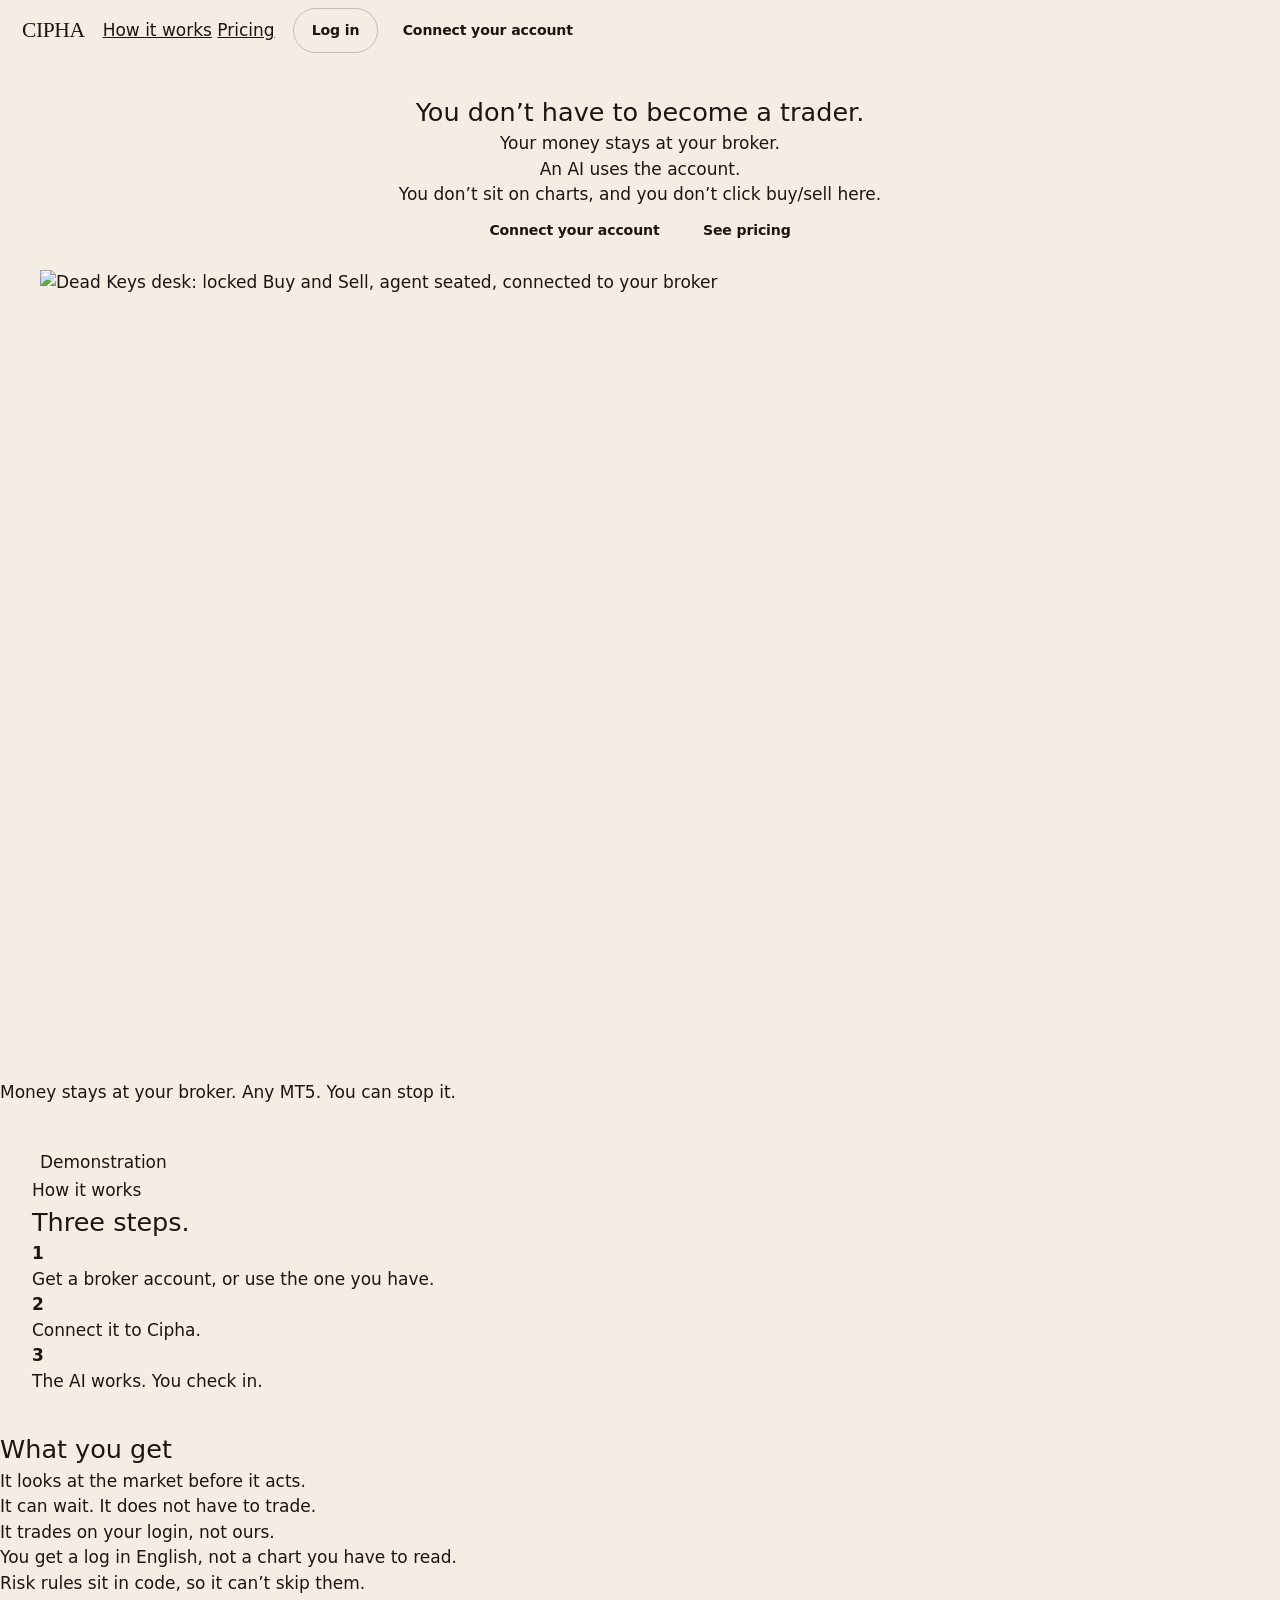
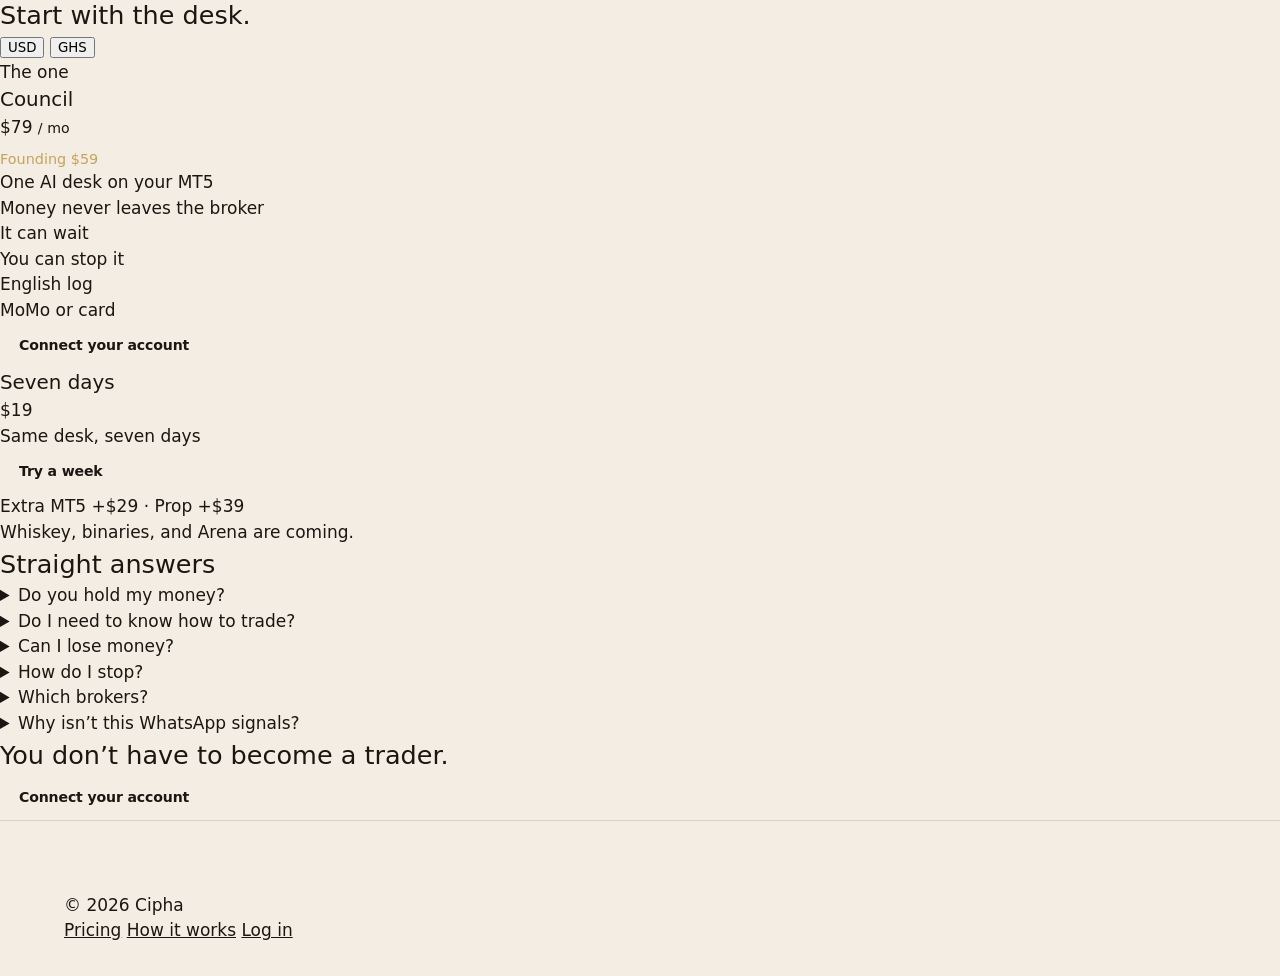
==== commit 0c797184: "Add Cipha Markets homepage" ====
--- a/index.html
+++ b/index.html
@@ -1,348 +1,133 @@
-<!DOCTYPE html>
+<!doctype html>
 <html lang="en">
 <head>
-  <meta charset="UTF-8" />
-  <meta name="viewport" content="width=device-width, initial-scale=1.0, viewport-fit=cover" />
-  <title>Cipha Markets — MetaTrader 5 for AI agents</title>
-  <meta name="description" content="Your broker. Your money. They debate. Code decides. Cipha is a non-custodial council that trades on your MT5." />
-  <meta name="theme-color" content="#F4EDE3" />
-  <link rel="preconnect" href="https://fonts.googleapis.com" />
-  <link rel="preconnect" href="https://fonts.gstatic.com" crossorigin />
-  <link href="https://fonts.googleapis.com/css2?family=Instrument+Sans:wght@400;500;600;700&family=Instrument+Serif:ital@0;1&display=swap" rel="stylesheet" />
+  <meta charset="utf-8" />
+  <meta name="viewport" content="width=device-width, initial-scale=1" />
+  <meta name="theme-color" content="#F7F2EA" />
+  <title>Cipha — You don’t have to become a trader</title>
   <link rel="stylesheet" href="css/site.css" />
-  <link rel="stylesheet" href="css/room.css" />
 </head>
-<body class="page-home">
-  <a class="skip" href="#main">Skip to content</a>
-
+<body>
   <header class="site-header">
-    <a class="brand" href="index.html">CiPHA</a>
-    <nav class="site-nav" aria-label="Primary">
+    <a class="brand" href="index.html">CIPHA</a>
+    <nav class="nav">
       <a href="#how">How it works</a>
-      <a href="#pricing">Pricing</a>
-      <a href="#partners">Partners</a>
+      <a href="pricing.html">Pricing</a>
     </nav>
-    <a class="btn btn-gold" href="https://cipha.app/auth">Connect your MT5</a>
+    <div class="header-actions">
+      <a class="btn btn-ghost" href="https://cipha.app/auth">Log in</a>
+      <a class="btn btn-primary" href="https://cipha.app/auth">Connect your account</a>
+    </div>
   </header>
 
-  <main id="main">
-    <section class="room" aria-label="Council in session">
-      <p class="room-law" aria-hidden="true">They debate.<br />Code decides.</p>
+  <main>
+    <section class="wrap hero">
+      <div class="hero-copy">
+        <h1>You don’t have to become a trader.</h1>
+        <p class="lede">Your money stays at your broker.<br />An AI uses the account.<br />You don’t sit on charts, and you don’t click buy/sell here.</p>
+        <div class="hero-ctas">
+          <a class="btn btn-primary btn-lg" href="https://cipha.app/auth">Connect your account</a>
+          <a class="btn btn-outline btn-lg" href="#buy">See pricing</a>
+        </div>
+      </div>
+      <figure class="hero-visual">
+        <img src="assets/dead-keys.svg" width="880" height="880" alt="Dead Keys desk: locked Buy and Sell, agent seated, connected to your broker" />
+        <figcaption class="demo-caption">Demonstration</figcaption>
+      </figure>
+    </section>
 
-      <ol class="minutes">
-        <li class="m" style="--d:0">
-          <time>08:12</time>
-          <span class="who">Aura</span>
-          <p>Bid is holding 2336.2–2337.0. Buy the dip.</p>
-        </li>
-        <li class="m" style="--d:1">
-          <time>08:12</time>
-          <span class="who">Kai</span>
-          <p>Too early. Let the spread die.</p>
-        </li>
-        <li class="m" style="--d:2">
-          <time>08:13</time>
-          <span class="who">Abena</span>
-          <p>I veto a chase into the print.</p>
-        </li>
-        <li class="m is-gate" style="--d:3">
-          <time>08:13</time>
-          <span class="who">Gate</span>
-          <p>News <i class="fail">fail</i>. Size and hours pass.</p>
-        </li>
-        <li class="m is-abs" style="--d:4">
-          <time>08:13</time>
-          <span class="who">Cipha</span>
-          <p>Abstain. Nothing sent.</p>
-        </li>
-        <li class="m" style="--d:5">
-          <time>08:41</time>
-          <span class="who">Aura</span>
-          <p>London is clean. Same idea, no print.</p>
-        </li>
-        <li class="m is-gate" style="--d:6">
-          <time>08:42</time>
-          <span class="who">Gate</span>
-          <p>Size hours news loss. All <i class="pass">pass</i>.</p>
-        </li>
-        <li class="m is-sent" style="--d:7">
-          <time>08:42</time>
-          <span class="who">Cipha</span>
-          <p>Sent to your MT5. XAUUSD buy 2336.80 · SL 2319.40 · TP 2372.60</p>
-        </li>
-      </ol>
+    <div class="wrap">
+      <div class="trust">
+        <span><i></i> Money stays at your broker.</span>
+        <span><i></i> Any MT5.</span>
+        <span><i></i> You can stop it.</span>
+      </div>
+    </div>
 
-      <div class="room-foot">
-        <h1>
-          <span>Stop watching the charts.</span>
-          <span>Start collecting payouts.</span>
-        </h1>
-        <p class="lede">Your broker. Your money.</p>
-        <a class="btn btn-ink" href="https://cipha.app/auth">Connect your MT5</a>
+    <section class="wrap how" id="how">
+      <p class="kicker">How it works</p>
+      <h2>Three steps.</h2>
+      <div class="steps">
+        <div class="step"><b>1</b><p>Get a broker account, or use the one you have.</p></div>
+        <div class="step"><b>2</b><p>Connect it to Cipha.</p></div>
+        <div class="step"><b>3</b><p>The AI works. You check in.</p></div>
       </div>
     </section>
 
-    <section class="how" id="how">
-      <header class="flow-head reveal">
-        <h2>How it works</h2>
-        <p>Scroll — each step stacks on the last.</p>
-      </header>
+    <section class="wrap get">
+      <h2>What you get</h2>
+      <ul>
+        <li>It looks at the market before it acts.</li>
+        <li>It can wait. It does not have to trade.</li>
+        <li>It trades on your login, not ours.</li>
+        <li>You get a log in English, not a chart you have to read.</li>
+        <li>Risk rules sit in code, so it can’t skip them.</li>
+      </ul>
+    </section>
 
-      <div class="flow-stack" style="--flow-count: 4" aria-label="How Cipha works">
-        <div class="flow-sticky">
-          <div class="flow-deck">
-
-            <article class="flow-layer" style="z-index: 1">
-              <div class="flow-copy">
-                <span class="flow-step-num">01</span>
-                <h3>Research, then they fight</h3>
-                <ul>
-                  <li>They do targeted market research. Not AI slop.</li>
-                  <li>Then ten personas debate hard.</li>
-                </ul>
-              </div>
-              <div class="flow-visual">
-                <div class="obj">
-                  <div class="rs-strip">
-                    <div class="rs-top">
-                      <span class="rs-pair">XAUUSD</span>
-                      <span class="rs-session">London</span>
-                    </div>
-                    <ul>
-                      <li>Bid holds 2336.2–2337.0</li>
-                      <li>London open, USD quiet</li>
-                      <li>No high-impact print next 90m</li>
-                    </ul>
-                  </div>
-                  <div class="takes">
-                    <div class="take take-a">Buy the dip<small>Aura</small></div>
-                    <div class="take take-b">Too early<small>Kai</small></div>
-                  </div>
-                </div>
-              </div>
-            </article>
-
-            <article class="flow-layer is-alt" style="z-index: 2">
-              <div class="flow-copy">
-                <span class="flow-step-num">02</span>
-                <h3>Veto. Abstain. Code holds the gate.</h3>
-                <ul>
-                  <li>A persona can kill the plan. The desk can sit out.</li>
-                  <li>Size, hours, news, daily loss are checked in code, not a model.</li>
-                  <li>It cannot hallucinate a pass.</li>
-                </ul>
-              </div>
-              <div class="flow-visual">
-                <div class="obj">
-                  <div class="mini-plan">
-                    <div class="mini-plan-head">
-                      <strong>XAUUSD</strong>
-                      <span class="side-buy">Buy</span>
-                    </div>
-                    <div class="mini-rows">
-                      <div><small>Entry</small><b>2336.80</b></div>
-                      <div><small>SL</small><b>2319.40</b></div>
-                      <div><small>TP</small><b>2372.60</b></div>
-                    </div>
-                    <span class="stamp stamp-veto">Veto</span>
-                    <span class="stamp stamp-abs">Abstain</span>
-                  </div>
-                  <div class="rails">
-                    <div class="rail"><span>Size</span><span class="ok">Pass</span></div>
-                    <div class="rail"><span>Hours</span><span class="ok">Pass</span></div>
-                    <div class="rail"><span>News</span><span class="no">Fail</span></div>
-                    <div class="rail"><span>Daily loss</span><span class="ok">Pass</span></div>
-                  </div>
-                </div>
-              </div>
-            </article>
-
-            <article class="flow-layer" style="z-index: 3">
-              <div class="flow-copy">
-                <span class="flow-step-num">03</span>
-                <h3>It trades. On your MT5.</h3>
-                <ul>
-                  <li>Non-custodial. You keep the account.</li>
-                  <li>Cipha never holds the funds.</li>
-                </ul>
-              </div>
-              <div class="flow-visual">
-                <div class="obj">
-                  <div class="mini-plan">
-                    <div class="mini-plan-head">
-                      <strong>XAUUSD</strong>
-                      <span class="side-buy">Buy</span>
-                    </div>
-                    <div class="mini-rows">
-                      <div><small>Entry</small><b>2336.80</b></div>
-                      <div><small>SL</small><b>2319.40</b></div>
-                      <div><small>TP</small><b>2372.60</b></div>
-                    </div>
-                    <div class="send-status"><span class="pip" aria-hidden="true"></span>Sent to your MT5</div>
-                  </div>
-                </div>
-              </div>
-            </article>
-
-            <article class="flow-layer is-alt" style="z-index: 4">
-              <div class="flow-copy">
-                <span class="flow-step-num">04</span>
-                <h3>Every outcome. Then it gets better.</h3>
-                <ul>
-                  <li>Win, lose, or abstain: it keeps the why.</li>
-                  <li>It writes its own plays.</li>
-                  <li>Best hours come from our data, not a vibe.</li>
-                </ul>
-              </div>
-              <div class="flow-visual">
-                <div class="obj">
-                  <div class="mem">
-                    <div class="mem-row"><span class="tag tag-w">W</span> London continuation — session matched.</div>
-                    <div class="mem-row"><span class="tag tag-l">L</span> Fade into NFP — news rail would now fail.</div>
-                    <div class="mem-row"><span class="tag tag-a">Abs</span> Spread too wide at open — sat out.</div>
-                  </div>
-                  <div>
-                    <div class="hours" aria-hidden="true">
-                      <span></span><span></span><span></span><span></span>
-                      <span class="is-hot"></span><span class="is-hot"></span>
-                      <span class="is-hot"></span><span></span>
-                      <span class="is-hot"></span><span class="is-hot"></span>
-                      <span></span><span></span>
-                    </div>
-                    <div class="hours-label"><span>00</span><span>London</span><span>NY</span><span>24</span></div>
-                  </div>
-                  <span class="chip chip-gold own-play">Own play</span>
-                </div>
-              </div>
-            </article>
-
+    <section class="wrap buy" id="buy">
+      <div class="buy-head">
+        <h2>Start with the desk.</h2>
+        <div class="toggles">
+          <div class="seg" role="group" aria-label="Currency">
+            <button type="button" data-currency="USD" aria-pressed="true">USD</button>
+            <button type="button" data-currency="GHS" aria-pressed="false">GHS</button>
           </div>
         </div>
       </div>
+      <div class="cards">
+        <article class="card featured">
+          <span class="badge">The one</span>
+          <h3>Council</h3>
+          <p class="price" data-price="council">$79 <small>/ mo</small></p>
+          <p class="founding" data-founding="council">Founding $59</p>
+          <ul class="checks">
+            <li>One AI desk on your MT5</li>
+            <li>Money never leaves the broker</li>
+            <li>It can wait</li>
+            <li>You can stop it</li>
+            <li>English log</li>
+            <li>MoMo or card</li>
+          </ul>
+          <a class="btn btn-primary" href="https://cipha.app/auth">Connect your account</a>
+        </article>
+        <article class="card">
+          <h3>Seven days</h3>
+          <p class="price" data-price="week">$19</p>
+          <ul class="checks">
+            <li>Same desk, seven days</li>
+          </ul>
+          <a class="btn btn-outline" href="https://cipha.app/auth">Try a week</a>
+        </article>
+      </div>
+      <p class="buy-note">Extra MT5 +$29 · Prop +$39</p>
+      <p class="buy-note">Whiskey, binaries, and Arena are coming.</p>
     </section>
 
-    <section class="send" id="send">
-      <div class="send-copy reveal">
-        <h2>One plan. Sent to your account.</h2>
-        <p>Non-custodial. You keep the account. Cipha never holds the funds.</p>
-        <div class="brokers">
-          <span>Exness</span>
-          <span>IC Markets</span>
-          <span>EquityEdge</span>
-        </div>
-      </div>
-      <div class="plan-card">
-        <div class="plan-top">
-          <span class="plan-pair">XAUUSD</span>
-          <span class="side-buy">Buy</span>
-        </div>
-        <div class="plan-fields">
-          <div class="plan-row"><small>Entry</small><b>2336.80</b></div>
-          <div class="plan-row"><small>SL</small><b>2319.40</b></div>
-          <div class="plan-row"><small>TP</small><b>2372.60</b></div>
-        </div>
-        <div class="send-status"><span class="pip" aria-hidden="true"></span>Sent to your MT5</div>
-      </div>
+    <section class="wrap faq">
+      <h2>Straight answers</h2>
+      <details><summary>Do you hold my money?</summary><p>No. Your money stays at your broker. Cipha uses the account. We never take custody.</p></details>
+      <details><summary>Do I need to know how to trade?</summary><p>No. That’s the point. You connect the account. You don’t sit on charts, and you don’t click buy/sell here.</p></details>
+      <details><summary>Can I lose money?</summary><p>Yes. Trading can lose money. Cipha can wait, and you can stop it. It is not a payout guarantee.</p></details>
+      <details><summary>How do I stop?</summary><p>Disconnect or kill the desk. The agent loses the keys. Your broker account stays yours.</p></details>
+      <details><summary>Which brokers?</summary><p>Any broker or prop firm that gives you MetaTrader 5.</p></details>
+      <details><summary>Why isn’t this WhatsApp signals?</summary><p>Signals ask you to click. Cipha does not. The agent trades on your login. You watch the English log.</p></details>
     </section>
 
-    <section class="engines" id="engines">
-      <ul class="engines-list">
-        <li class="reveal">
-          <span class="eng-name">Council</span>
-          <span class="eng-state is-live">Live</span>
-          <span class="eng-note">The 10-persona desk. It trades under rails.</span>
-        </li>
-        <li class="reveal">
-          <span class="eng-name">Whiskey</span>
-          <span class="eng-state is-lock">Locked</span>
-          <span class="eng-note">One agent + runner. Charges when it’s ready.</span>
-        </li>
-        <li class="reveal">
-          <span class="eng-name">Binaries</span>
-          <span class="eng-state is-lock">Locked</span>
-          <span class="eng-note">Deriv. Up or down. Not this page’s buy.</span>
-        </li>
-        <li class="reveal">
-          <span class="eng-name">Arena</span>
-          <span class="eng-state is-lock">Locked</span>
-          <span class="eng-note">The call. Agents draw. Later.</span>
-        </li>
-      </ul>
-      <p class="engines-line reveal">Add what you need at <a href="#pricing">pricing</a>.</p>
-    </section>
-
-    <section class="pricing" id="pricing">
-      <h2 class="reveal">Pick the desk. Add engines later.</h2>
-      <p class="pricing-lead reveal">Council is the buy. Yearly is 10 months. Stack two engines, take 15%. Three, 20%.</p>
-
-      <div class="price-grid">
-        <article class="price-card is-live reveal">
-          <p class="price-kicker">Live</p>
-          <h3>Council</h3>
-          <p class="price-amt">$79 <span>/ GHS 950</span>
-            <small>per month</small>
-          </p>
-          <p class="founding">Founding $59 / GHS 700</p>
-          <p class="price-body">Ten personas. A validator. Rails in code. Trades on your MT5.</p>
-          <a class="btn btn-gold-on-ink" href="https://cipha.app/auth">Connect your MT5</a>
-        </article>
-
-        <article class="price-card is-lock reveal">
-          <p class="price-kicker">Coming</p>
-          <h3>Whiskey</h3>
-          <p class="price-amt">—</p>
-          <p class="price-body">One agent + runner. Listed when it charges.</p>
-          <p class="coming">No payment yet</p>
-        </article>
-
-        <article class="price-card is-lock reveal">
-          <p class="price-kicker">Coming</p>
-          <h3>Binaries</h3>
-          <p class="price-amt">$29 <span>/ GHS 350</span>
-            <small>when live</small>
-          </p>
-          <p class="price-body">Deriv. Up or down. Locked until the flag is on.</p>
-          <p class="coming">No payment yet</p>
-        </article>
-      </div>
-
-      <div class="price-extras reveal">
-        <div>
-          <strong>Add-ons</strong>
-          <ul>
-            <li>Extra MT5 +$29</li>
-            <li>Prop +$39</li>
-            <li>Arena — later</li>
-          </ul>
-        </div>
-        <div>
-          <strong>Also</strong>
-          <ul>
-            <li>Week pass $19 / GHS 230</li>
-            <li>Yearly = 10 months</li>
-            <li>Stack: 15% two engines, 20% three</li>
-          </ul>
-        </div>
-      </div>
-    </section>
-
-    <section class="partners" id="partners">
-      <h2 class="reveal">You are the engine.</h2>
-      <p class="reveal">People with a group don’t buy your signals. Their people connect their own MT5.</p>
-      <a class="btn btn-ink reveal" href="https://cipha.app/auth">Partners</a>
+    <section class="wrap close">
+      <h2>You don’t have to become a trader.</h2>
+      <a class="btn btn-primary btn-lg" href="https://cipha.app/auth">Connect your account</a>
     </section>
   </main>
 
-  <footer class="site-footer">
-    <p class="ghost-word" aria-hidden="true">CIPHA</p>
-    <div class="footer-row">
-      <p>Accra</p>
-      <a href="https://cipha.app/auth">Connect your MT5</a>
-    </div>
-    <p class="legal">Non-custodial. Cipha never holds your funds. This is not investment advice. Profit is not guaranteed.</p>
-    <p class="copy">© 2026 Cipha Markets</p>
+  <footer class="wrap site-footer">
+    <span>© 2026 Cipha</span>
+    <nav>
+      <a href="pricing.html">Pricing</a>
+      <a href="#how">How it works</a>
+      <a href="https://cipha.app/auth">Log in</a>
+    </nav>
   </footer>
-
   <script src="js/site.js"></script>
 </body>
 </html>
--- a/css/site.css
+++ b/css/site.css
@@ -13,7 +13,7 @@
   --serif: "Instrument Serif", "Times New Roman", serif;
   --sans: "Instrument Sans", system-ui, sans-serif;
   --sticky-top: 88px;
-  --header-h: 64px;
+  --header-h: 50px;
   --flow-bottom: 16px;
   --flow-card-h: calc(100dvh - var(--sticky-top) - var(--flow-bottom));
   --flow-seg: 50vh;
@@ -22,7 +22,7 @@
 }
 
 *, *::before, *::after { box-sizing: border-box; }
-html { scroll-behavior: auto; }
+html { scroll-behavior: auto; overflow-x: hidden; }
 html, body { margin: 0; padding: 0; }
 body {
   font-family: var(--sans);
@@ -65,8 +65,8 @@
   align-items: center;
   gap: 18px;
   min-height: var(--header-h);
-  padding: 10px 22px;
-  padding-top: calc(10px + env(safe-area-inset-top));
+  padding: 8px 22px;
+  padding-top: calc(8px + env(safe-area-inset-top));
   background: transparent;
   transition:
     min-height var(--ease),
@@ -76,9 +76,9 @@
     backdrop-filter var(--ease);
 }
 .site-header.is-shrink {
-  min-height: 52px;
-  padding-top: calc(6px + env(safe-area-inset-top));
-  padding-bottom: 6px;
+  min-height: 44px;
+  padding-top: calc(4px + env(safe-area-inset-top));
+  padding-bottom: 4px;
   background: rgba(244, 237, 227, 0.82);
   backdrop-filter: blur(16px) saturate(1.1);
   -webkit-backdrop-filter: blur(16px) saturate(1.1);
@@ -145,118 +145,460 @@
   color: var(--ink);
 }
 
-/* —— Alive field (hero + debate) —— */
-.alive {
+
+.btn-ico {
+  font-size: 0.78em;
+  line-height: 1;
+  opacity: 0.85;
+}
+
+/* —— Hero (Klineo composition: centered type, one dark slab clipped by the fold) —— */
+.hero {
+  --hero-h: 1080px;
+  --slab-y: 471px;
+  --slab-h: 450px;
+  --slab-w: 1000px;
   position: relative;
+  height: var(--hero-h);
   isolation: isolate;
+}
+.hero-bloom {
+  position: absolute;
+  left: 50%;
+  top: 520px;
+  z-index: 0;
+  width: min(720px, 70vw);
+  height: 380px;
+  transform: translateX(-50%);
+  background: radial-gradient(ellipse at 50% 40%, rgba(196, 163, 90, 0.16), transparent 68%);
+  pointer-events: none;
+  filter: blur(8px);
+}
+.hero-copy {
+  position: relative;
+  z-index: 3;
+  padding-top: 93px;
+  text-align: center;
+  display: flex;
+  flex-direction: column;
+  align-items: center;
+}
+.eyebrow {
+  font-size: 0.68rem;
+  font-weight: 600;
+  letter-spacing: 0.16em;
+  text-transform: uppercase;
+  color: var(--muted);
+  margin: 0 0 43px;
+}
+.hero-title {
+  margin: 0;
+  max-width: min(1100px, 92vw);
+}
+.hero-line {
+  display: block;
+  font-family: var(--sans);
+  font-size: clamp(2.15rem, 4.86vw, 4.375rem);
+  line-height: 1.01;
+  letter-spacing: -0.045em;
+  white-space: nowrap;
+}
+.hero-line--muted {
+  color: var(--muted);
+  font-weight: 500;
+}
+.hero-line--ink {
+  color: var(--ink);
+  font-weight: 700;
+}
+.hero-sub {
+  margin-top: 24px;
+  max-width: 42ch;
+  font-size: 1.05rem;
+  color: var(--muted);
+  line-height: 1.45;
+}
+.hero-cta {
+  display: flex;
+  flex-wrap: wrap;
+  justify-content: center;
+  gap: 10px;
+  margin-top: 40px;
+}
+.hero-copy .eyebrow { transition-delay: 0.02s; }
+.hero-copy .hero-title { transition-delay: 0.08s; }
+.hero-copy .hero-sub { transition-delay: 0.14s; }
+.hero-copy .hero-cta { transition-delay: 0.2s; }
+
+/* One product screenshot slab */
+.desk-wrap {
+  position: absolute;
+  top: var(--slab-y);
+  left: 0;
+  right: 0;
+  z-index: 2;
+  display: flex;
+  justify-content: center;
+  padding: 0 24px;
+  pointer-events: none;
+}
+.desk {
+  pointer-events: auto;
+  width: min(var(--slab-w), calc(100% - 0px));
+  max-width: 1000px;
+  height: var(--slab-h);
+  background: var(--ink);
+  color: var(--cream);
+  border-radius: 18px;
   overflow: hidden;
-}
-.bloom-canvas {
-  position: absolute;
-  inset: 0;
-  z-index: 0;
-  pointer-events: none;
-  width: 100%;
-  height: 100%;
-}
-.orbs {
-  position: absolute;
-  inset: 0;
-  pointer-events: none;
+  display: grid;
+  grid-template-columns: 1.02fr 1.12fr 1.08fr 1.1fr;
+  grid-template-rows: 42px 1fr;
+  box-shadow:
+    0 28px 64px rgba(28, 22, 18, 0.28),
+    0 0 0 1px rgba(28, 22, 18, 0.5),
+    inset 0 1px 0 rgba(244, 237, 227, 0.08);
+  transition-delay: 0.26s;
+}
+.desk-chrome {
+  grid-column: 1 / -1;
+  display: flex;
+  align-items: center;
+  justify-content: space-between;
+  gap: 12px;
+  padding: 0 16px;
+  border-bottom: 1px solid rgba(244, 237, 227, 0.1);
+  font-size: 0.68rem;
+  font-weight: 600;
+  letter-spacing: 0.08em;
+  text-transform: uppercase;
+  color: rgba(244, 237, 227, 0.52);
+}
+.desk-chrome-left,
+.desk-chrome-right {
+  display: flex;
+  align-items: center;
+  gap: 10px;
+  min-width: 0;
+}
+.desk-mark {
+  font-family: var(--serif);
+  font-size: 0.92rem;
+  letter-spacing: -0.02em;
+  text-transform: none;
+  color: var(--cream);
+  font-weight: 400;
+}
+.desk-sym { color: var(--cream); }
+.desk-sep {
+  width: 3px;
+  height: 3px;
+  border-radius: 50%;
+  background: rgba(244, 237, 227, 0.28);
+  flex: 0 0 auto;
+}
+.desk-live {
+  display: inline-flex;
+  align-items: center;
+  gap: 6px;
+  color: var(--gold);
+  letter-spacing: 0.12em;
+}
+.desk .pip {
+  width: 6px;
+  height: 6px;
+  border-radius: 50%;
+  background: var(--gold);
+  box-shadow: 0 0 8px var(--gold);
+  flex: 0 0 auto;
+}
+
+.desk-col {
+  min-width: 0;
+  min-height: 0;
   overflow: hidden;
-}
-.orbs-back { z-index: 1; }
-.orbs-front { z-index: 3; }
-.orb {
+  padding: 14px 14px 12px;
+  border-right: 1px solid rgba(244, 237, 227, 0.1);
+  display: flex;
+  flex-direction: column;
+  gap: 10px;
+  background: transparent;
+  transition: background var(--ease);
+}
+.desk-col:last-child { border-right: 0; }
+.desk-col:hover { background: rgba(244, 237, 227, 0.03); }
+
+.dc-head {
+  display: flex;
+  align-items: center;
+  justify-content: space-between;
+  gap: 8px;
+}
+.dc-kicker {
+  font-size: 0.62rem;
+  font-weight: 700;
+  letter-spacing: 0.14em;
+  text-transform: uppercase;
+  color: rgba(244, 237, 227, 0.48);
+}
+.dc-chip {
+  font-size: 0.58rem;
+  font-weight: 700;
+  letter-spacing: 0.1em;
+  text-transform: uppercase;
+  padding: 3px 7px;
+  border-radius: 999px;
+  border: 1px solid rgba(244, 237, 227, 0.14);
+  color: rgba(244, 237, 227, 0.7);
+}
+.dc-chip.is-gold {
+  color: var(--ink);
+  background: var(--gold);
+  border-color: var(--gold);
+}
+
+.dc-pair-row {
+  display: flex;
+  align-items: flex-start;
+  justify-content: space-between;
+  gap: 8px;
+}
+.dc-pair {
+  font-size: 0.95rem;
+  font-weight: 700;
+  letter-spacing: 0.08em;
+  color: var(--cream);
+}
+.dc-session {
+  margin-top: 2px;
+  font-size: 0.68rem;
+  color: rgba(244, 237, 227, 0.48);
+  letter-spacing: 0.06em;
+  text-transform: uppercase;
+}
+.dc-px {
+  text-align: right;
+  font-variant-numeric: tabular-nums;
+}
+.dc-px b {
+  display: block;
+  font-size: 0.95rem;
+  font-weight: 650;
+  letter-spacing: -0.03em;
+}
+.dc-px small {
+  color: var(--gold);
+  font-size: 0.68rem;
+  font-weight: 700;
+}
+
+.dc-bullets {
+  display: grid;
+  gap: 7px;
+  margin: 2px 0 0;
+}
+.dc-bullets li {
+  position: relative;
+  padding-left: 12px;
+  font-size: 0.75rem;
+  line-height: 1.35;
+  color: var(--cream);
+}
+.dc-bullets li::before {
+  content: "";
   position: absolute;
   left: 0;
-  top: 0;
+  top: 0.5em;
+  width: 4px;
+  height: 4px;
   border-radius: 50%;
-  background: radial-gradient(circle at 38% 32%, rgba(255, 244, 214, 0.95), rgba(196, 163, 90, 0.55) 42%, rgba(196, 163, 90, 0.08) 70%, transparent 72%);
-  box-shadow: 0 0 40px rgba(196, 163, 90, 0.22);
-  will-change: transform;
-  mix-blend-mode: multiply;
-}
-.orbs-front .orb {
-  mix-blend-mode: normal;
-  opacity: 0.72;
-  box-shadow: 0 12px 40px rgba(196, 163, 90, 0.18);
-}
-
-.hero,
-.debate {
+  background: var(--gold);
+}
+
+.dc-meta {
+  margin-top: auto;
+  display: grid;
+  grid-template-columns: repeat(3, 1fr);
+  gap: 6px;
+  padding-top: 10px;
+  border-top: 1px solid rgba(244, 237, 227, 0.1);
+  font-variant-numeric: tabular-nums;
+}
+.dc-meta small {
+  display: block;
+  font-size: 0.58rem;
+  letter-spacing: 0.1em;
+  text-transform: uppercase;
+  color: rgba(244, 237, 227, 0.42);
+  margin-bottom: 2px;
+}
+.dc-meta b { font-size: 0.75rem; font-weight: 600; }
+
+.dc-takes {
   position: relative;
-  z-index: 2;
-}
-
-/* —— Hero —— */
-.hero {
-  min-height: 100dvh;
-  display: flex;
-  flex-direction: column;
-  justify-content: center;
-  padding: calc(var(--header-h) + 48px) clamp(20px, 5vw, 72px) 72px;
-}
-.eyebrow {
+  flex: 1;
+  min-height: 188px;
+}
+.dc-take {
+  position: absolute;
+  left: var(--x, 0);
+  top: var(--y, 0);
+  z-index: var(--z, 1);
+  width: calc(100% - 28px);
+  max-width: 210px;
+  padding: 10px 12px 9px;
+  border-radius: 12px;
+  background: #26201B;
+  border: 1px solid rgba(244, 237, 227, 0.12);
+  box-shadow: 0 10px 24px rgba(0, 0, 0, 0.28);
+  transform: rotate(var(--r, 0deg));
+}
+.dc-take p {
+  font-size: 0.82rem;
+  font-weight: 650;
+  letter-spacing: -0.02em;
+  color: var(--cream);
+}
+.dc-take small {
+  display: block;
+  margin-top: 3px;
+  font-size: 0.65rem;
+  font-weight: 500;
+  letter-spacing: 0.06em;
+  text-transform: uppercase;
+  color: rgba(244, 237, 227, 0.48);
+}
+.dc-take.is-live {
+  border-color: rgba(196, 163, 90, 0.55);
+  background: #2A241C;
+}
+.dc-take.is-live small { color: var(--gold); }
+.dc-tally {
+  font-size: 0.68rem;
+  color: rgba(244, 237, 227, 0.48);
+  letter-spacing: 0.02em;
+}
+
+.dc-plan-top {
+  display: flex;
+  align-items: center;
+  justify-content: space-between;
+  gap: 8px;
+}
+.dc-plan-top strong {
+  font-size: 0.88rem;
+  letter-spacing: 0.08em;
+}
+.dc-side {
+  font-size: 0.62rem;
+  font-weight: 700;
+  letter-spacing: 0.1em;
+  text-transform: uppercase;
+  color: var(--ink);
+  background: var(--gold);
+  padding: 3px 8px;
+  border-radius: 6px;
+}
+.dc-fields {
+  display: grid;
+  gap: 0;
+  font-variant-numeric: tabular-nums;
+  border: 1px solid rgba(244, 237, 227, 0.1);
+  border-radius: 10px;
+  overflow: hidden;
+}
+.dc-fields > div {
+  display: flex;
+  justify-content: space-between;
+  align-items: baseline;
+  padding: 9px 10px;
+  border-bottom: 1px solid rgba(244, 237, 227, 0.08);
+}
+.dc-fields > div:last-child { border-bottom: 0; }
+.dc-fields small {
+  font-size: 0.62rem;
+  letter-spacing: 0.1em;
+  text-transform: uppercase;
+  color: rgba(244, 237, 227, 0.45);
+}
+.dc-fields b {
+  font-size: 0.92rem;
+  font-weight: 650;
+  letter-spacing: -0.03em;
+}
+.dc-size {
+  display: flex;
+  justify-content: space-between;
+  font-size: 0.75rem;
+  color: rgba(244, 237, 227, 0.7);
+}
+.dc-size small {
+  letter-spacing: 0.1em;
+  text-transform: uppercase;
+  font-size: 0.62rem;
+  color: rgba(244, 237, 227, 0.45);
+}
+.dc-sent {
+  margin-top: auto;
+  display: flex;
+  align-items: center;
+  gap: 8px;
+  padding: 9px 10px;
+  border-radius: 10px;
+  background: rgba(196, 163, 90, 0.16);
+  color: var(--cream);
+  font-size: 0.75rem;
+  font-weight: 600;
+}
+
+.dc-rails {
+  display: grid;
+  gap: 0;
+  border: 1px solid rgba(244, 237, 227, 0.1);
+  border-radius: 10px;
+  overflow: hidden;
+}
+.dc-rails li {
+  display: grid;
+  grid-template-columns: 0.9fr 1.1fr auto;
+  gap: 8px;
+  align-items: center;
+  padding: 10px 10px;
+  border-bottom: 1px solid rgba(244, 237, 227, 0.08);
   font-size: 0.72rem;
-  font-weight: 600;
-  letter-spacing: 0.16em;
-  text-transform: uppercase;
-  color: var(--muted);
-  margin-bottom: 22px;
-}
-.hero-title { max-width: 18ch; }
-.hero-line {
-  display: block;
-  font-family: var(--serif);
-  font-size: clamp(2.55rem, 7.6vw, 6.15rem);
-  line-height: 0.96;
-  letter-spacing: -0.035em;
-}
-.hero-line--muted { color: var(--muted); }
-.hero-line--ink {
-  color: var(--ink);
-  margin-top: 0.06em;
-}
-.hero-sub {
-  margin-top: 28px;
-  max-width: 28ch;
-  font-size: clamp(1.05rem, 1.6vw, 1.2rem);
-  color: var(--muted);
-  line-height: 1.45;
-}
-.hero-cta {
-  display: flex;
-  flex-wrap: wrap;
-  gap: 10px;
-  margin-top: 32px;
-}
-
-/* —— Debate —— */
-.debate {
-  min-height: 100dvh;
-  display: grid;
-  grid-template-columns: 1fr minmax(180px, 28ch);
-  align-items: end;
-  gap: clamp(20px, 4vw, 48px);
-  padding: 12vh clamp(20px, 5vw, 72px) 12vh;
-}
-.debate-title {
-  font-family: var(--serif);
-  font-size: clamp(3.2rem, 11vw, 9.4rem);
-  line-height: 0.88;
-  letter-spacing: -0.04em;
-  text-transform: uppercase;
-  color: var(--ink);
-}
-.debate-title span { display: block; }
-.debate-title span:last-child { color: var(--muted); }
-.debate-caption {
-  font-size: 1.05rem;
-  line-height: 1.5;
-  color: var(--muted);
-  padding-bottom: 0.4em;
-  max-width: 28ch;
+}
+.dc-rails li:last-child { border-bottom: 0; }
+.dc-rails li > span:first-child {
+  letter-spacing: 0.08em;
+  text-transform: uppercase;
+  font-weight: 650;
+  font-size: 0.62rem;
+}
+.dc-lim {
+  color: rgba(244, 237, 227, 0.45);
+  font-variant-numeric: tabular-nums;
+  font-size: 0.68rem;
+  text-align: right;
+}
+.dc-rails .ok {
+  color: var(--gold);
+  font-weight: 700;
+  letter-spacing: 0.1em;
+  text-transform: uppercase;
+  font-size: 0.62rem;
+}
+.dc-rails .no {
+  color: var(--cream);
+  font-weight: 700;
+  letter-spacing: 0.1em;
+  text-transform: uppercase;
+  font-size: 0.62rem;
+}
+.dc-code {
+  margin-top: auto;
+  font-size: 0.7rem;
+  line-height: 1.4;
+  color: rgba(244, 237, 227, 0.48);
 }
 
 /* —— How / SignalsFlowStack —— */
@@ -1004,19 +1346,44 @@
   .eng-note { grid-area: note; }
 }
 
+@media (max-width: 1100px) and (min-width: 768px) {
+  .desk { --slab-w: 100%; max-width: 920px; }
+  .dc-rails li { grid-template-columns: 1fr auto; }
+  .dc-lim { display: none; }
+}
+
 @media (max-width: 767px) {
+
   body { font-size: 16px; }
   .site-header { padding-left: 14px; padding-right: 14px; gap: 10px; }
   .site-nav { gap: 10px; font-size: 0.78rem; }
   .btn-gold { padding: 8px 12px; font-size: 0.72rem; }
-  .hero { padding-left: 18px; padding-right: 18px; }
-  .debate {
-    grid-template-columns: 1fr;
-    min-height: 88dvh;
-    align-items: center;
-    padding-left: 18px;
-    padding-right: 18px;
+  .hero {
+    height: auto;
+    min-height: 100dvh;
+    padding: 0 0 28px;
   }
+  .hero-copy { padding-top: calc(var(--header-h) + 28px); padding-left: 18px; padding-right: 18px; }
+  .hero-line { white-space: normal; }
+  .eyebrow { margin-bottom: 22px; }
+  .hero-sub { margin-top: 16px; }
+  .hero-cta { margin-top: 22px; }
+  .desk-wrap {
+    position: relative;
+    top: auto;
+    padding: 28px 14px 0;
+  }
+  .desk {
+    height: auto;
+    grid-template-columns: 1fr 1fr;
+    grid-template-rows: 40px auto auto;
+  }
+  .desk-col { min-height: 280px; }
+  .desk-col:nth-child(3),
+  .desk-col:nth-child(5) { border-right: 0; }
+  .desk-col:nth-child(2),
+  .desk-col:nth-child(3) { border-bottom: 1px solid rgba(244, 237, 227, 0.1); }
+  .dc-takes { min-height: 200px; }
   .flow-stack { --flow-seg: 54vh; --flow-release: 20vh; }
   .flow-layer,
   .flow-layer.is-alt {
@@ -1034,12 +1401,11 @@
 }
 
 @media (prefers-reduced-motion: reduce) {
-  html { scroll-behavior: auto; }
+  html { scroll-behavior: auto; overflow-x: hidden; }
   .reveal { opacity: 1; transform: none; transition: none; }
   .plan-row, .plan-card.is-in .plan-row, .plan-card.is-in .send-status {
     animation: none;
     opacity: 1;
     transform: none;
   }
-  .orb { display: none; }
-}
+}
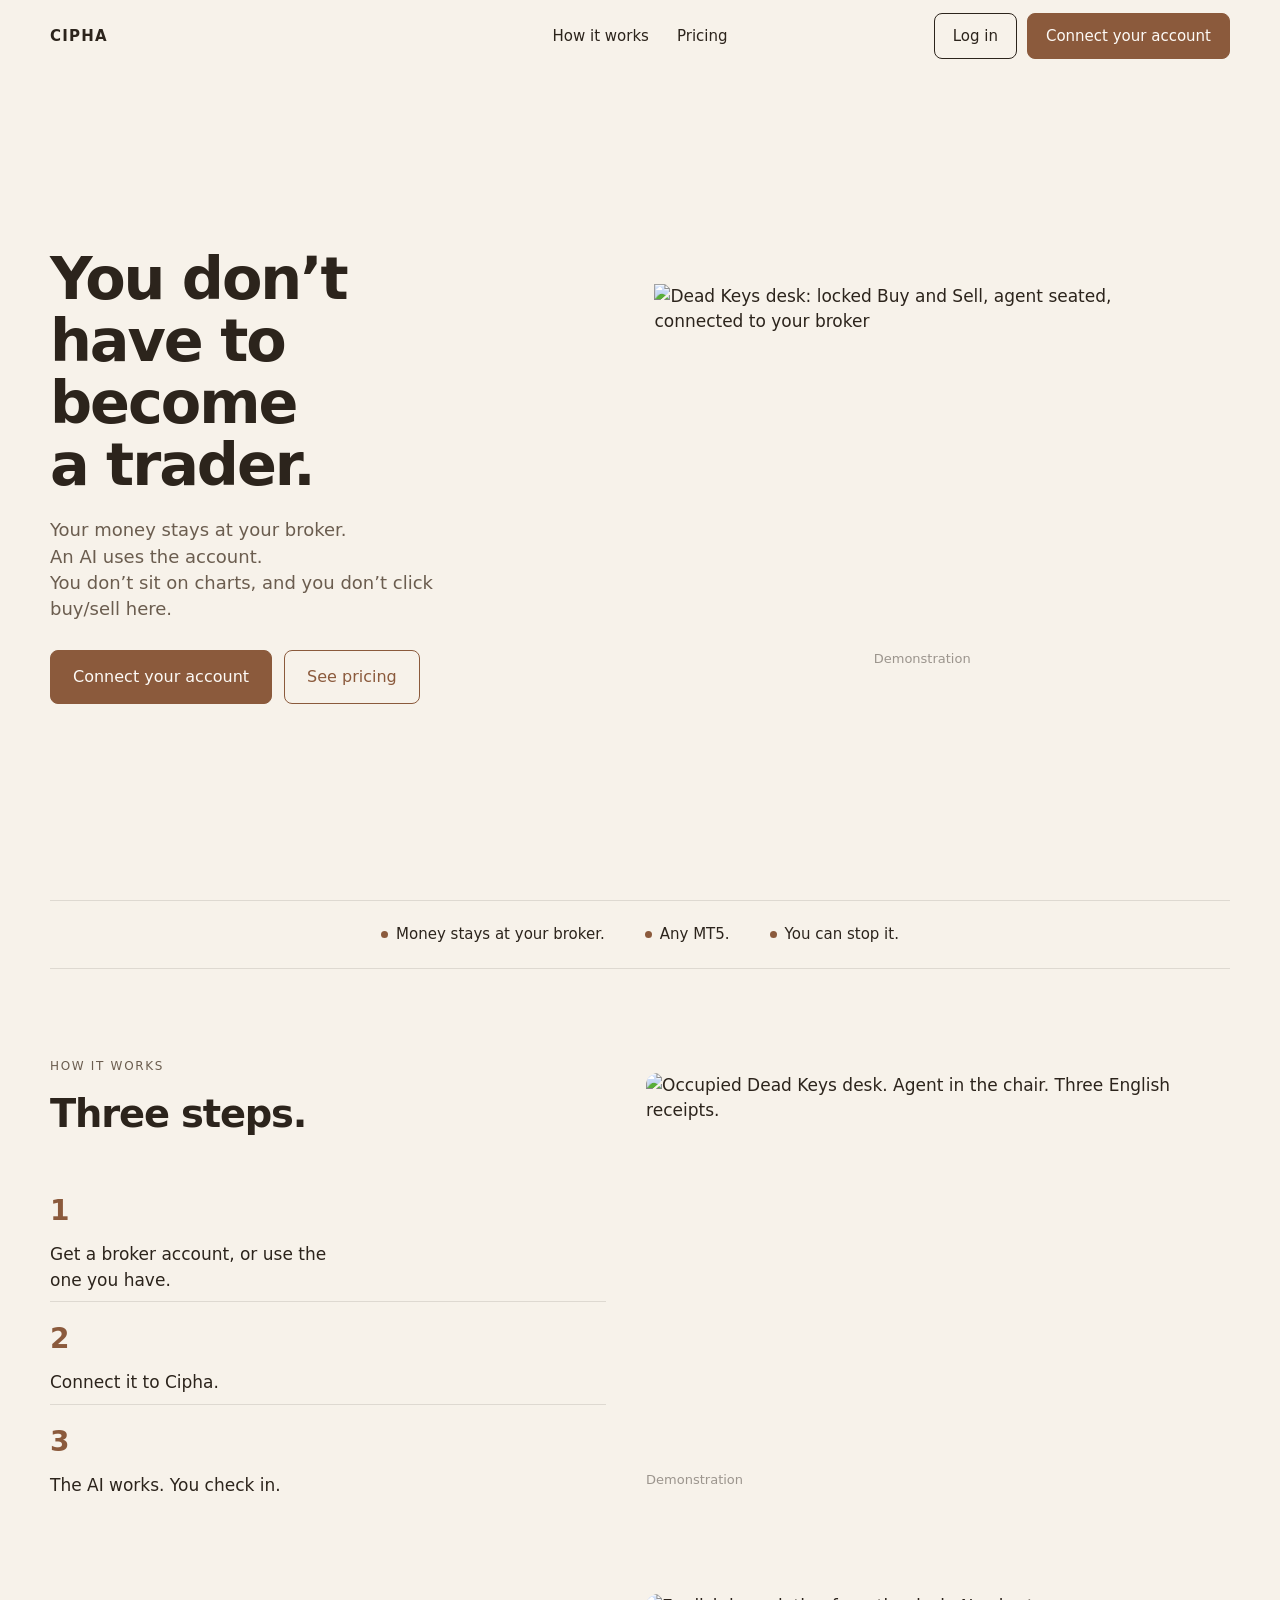
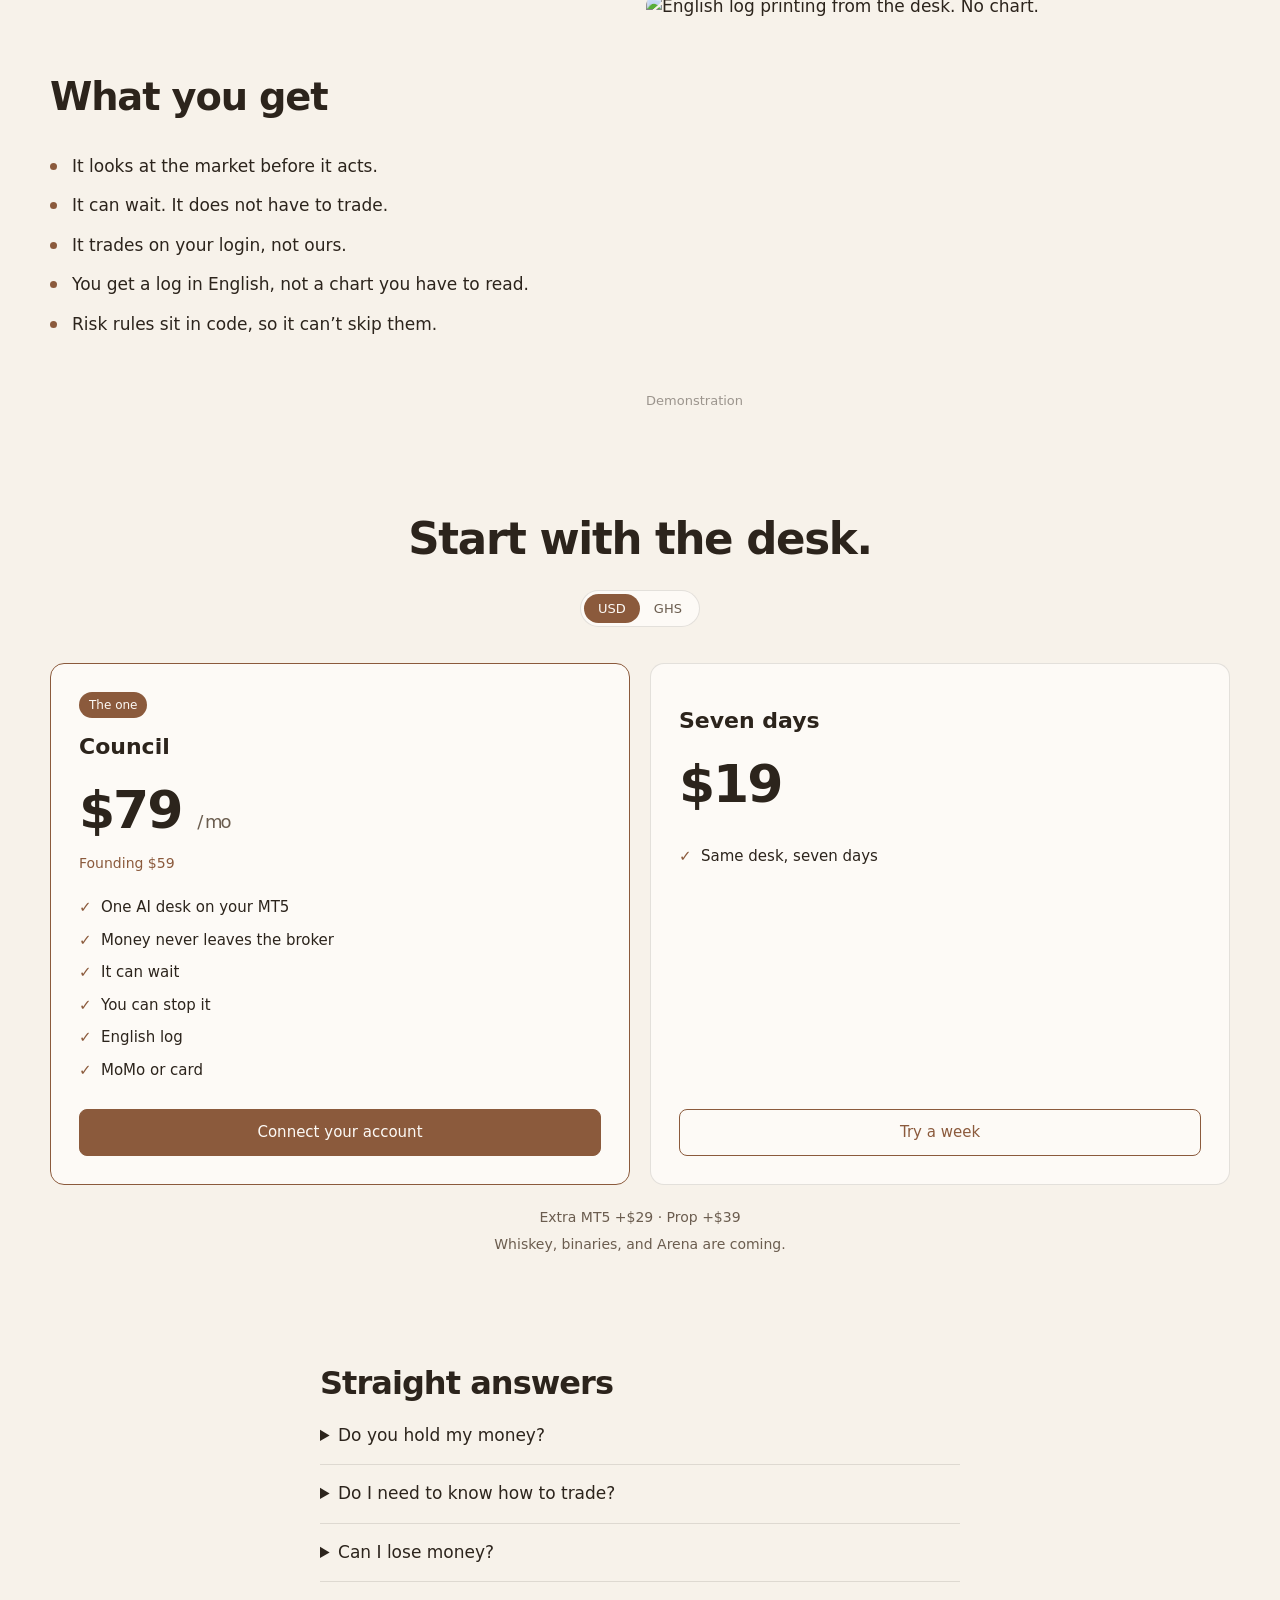
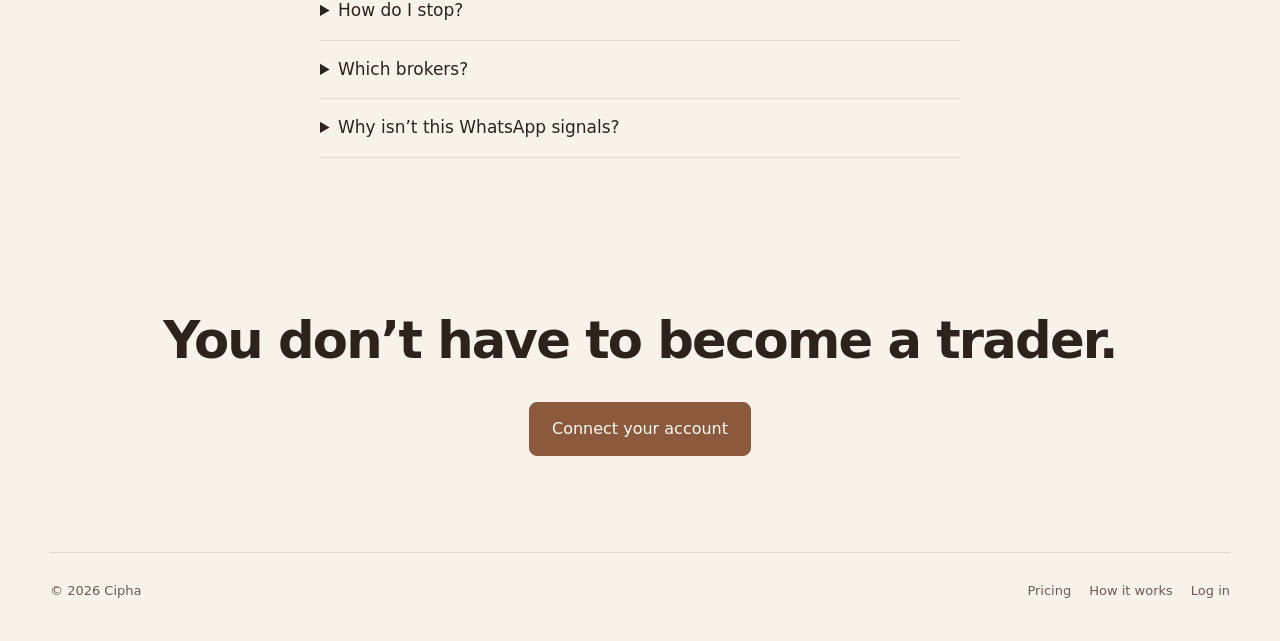
==== commit 83c98e3a: "Slot Dead Keys, how-desk, and English log into homepage sections" ====
--- a/index.html
+++ b/index.html
@@ -31,7 +31,7 @@
         </div>
       </div>
       <figure class="hero-visual">
-        <img src="assets/dead-keys.svg" width="880" height="880" alt="Dead Keys desk: locked Buy and Sell, agent seated, connected to your broker" />
+        <img src="assets/dead-keys.svg" width="720" height="480" alt="Dead Keys desk: locked Buy and Sell, agent seated, connected to your broker" />
         <figcaption class="demo-caption">Demonstration</figcaption>
       </figure>
     </section>
@@ -45,24 +45,40 @@
     </div>
 
     <section class="wrap how" id="how">
-      <p class="kicker">How it works</p>
-      <h2>Three steps.</h2>
-      <div class="steps">
-        <div class="step"><b>1</b><p>Get a broker account, or use the one you have.</p></div>
-        <div class="step"><b>2</b><p>Connect it to Cipha.</p></div>
-        <div class="step"><b>3</b><p>The AI works. You check in.</p></div>
+      <div class="split">
+        <div>
+          <p class="kicker">How it works</p>
+          <h2>Three steps.</h2>
+          <div class="steps">
+            <div class="step"><b>1</b><p>Get a broker account, or use the one you have.</p></div>
+            <div class="step"><b>2</b><p>Connect it to Cipha.</p></div>
+            <div class="step"><b>3</b><p>The AI works. You check in.</p></div>
+          </div>
+        </div>
+        <figure class="section-visual">
+          <img src="assets/how-desk.svg" width="720" height="480" alt="Occupied Dead Keys desk. Agent in the chair. Three English receipts." />
+          <figcaption class="demo-caption">Demonstration</figcaption>
+        </figure>
       </div>
     </section>
 
     <section class="wrap get">
-      <h2>What you get</h2>
-      <ul>
-        <li>It looks at the market before it acts.</li>
-        <li>It can wait. It does not have to trade.</li>
-        <li>It trades on your login, not ours.</li>
-        <li>You get a log in English, not a chart you have to read.</li>
-        <li>Risk rules sit in code, so it can’t skip them.</li>
-      </ul>
+      <div class="split">
+        <div>
+          <h2>What you get</h2>
+          <ul>
+            <li>It looks at the market before it acts.</li>
+            <li>It can wait. It does not have to trade.</li>
+            <li>It trades on your login, not ours.</li>
+            <li>You get a log in English, not a chart you have to read.</li>
+            <li>Risk rules sit in code, so it can’t skip them.</li>
+          </ul>
+        </div>
+        <figure class="section-visual">
+          <img src="assets/english-log.svg" width="720" height="480" alt="English log printing from the desk. No chart." />
+          <figcaption class="demo-caption">Demonstration</figcaption>
+        </figure>
+      </div>
     </section>
 
     <section class="wrap buy" id="buy">
--- a/css/site.css
+++ b/css/site.css
@@ -1,1411 +1,166 @@
-/* Cipha Markets — public landing. Cream desk, gold only when live. */
+@font-face {
+  font-family: "Mona Sans";
+  src: url("https://cdn.jsdelivr.net/gh/github/mona-sans@1.0.1/fonts/webfonts/MonaSans-Regular.woff2") format("woff2");
+  font-weight: 400; font-style: normal; font-display: swap;
+}
+@font-face {
+  font-family: "Mona Sans";
+  src: url("https://cdn.jsdelivr.net/gh/github/mona-sans@1.0.1/fonts/webfonts/MonaSans-Medium.woff2") format("woff2");
+  font-weight: 500; font-style: normal; font-display: swap;
+}
+@font-face {
+  font-family: "Mona Sans";
+  src: url("https://cdn.jsdelivr.net/gh/github/mona-sans@1.0.1/fonts/webfonts/MonaSans-SemiBold.woff2") format("woff2");
+  font-weight: 600; font-style: normal; font-display: swap;
+}
 :root {
-  --cream: #F4EDE3;
-  --ink: #1C1612;
-  --muted: #6B5E52;
-  --gold: #C4A35A;
-  --gold-soft: rgba(196, 163, 90, 0.22);
-  --surface: #FAF6F0;
-  --surface-2: #FFFCF7;
-  --hairline: rgba(28, 22, 18, 0.12);
-  --hairline-strong: rgba(28, 22, 18, 0.22);
-  --ease: 0.65s cubic-bezier(0.32, 0.72, 0, 1);
-  --serif: "Instrument Serif", "Times New Roman", serif;
-  --sans: "Instrument Sans", system-ui, sans-serif;
-  --sticky-top: 88px;
-  --header-h: 50px;
-  --flow-bottom: 16px;
-  --flow-card-h: calc(100dvh - var(--sticky-top) - var(--flow-bottom));
-  --flow-seg: 50vh;
-  --flow-release: 24vh;
-  --flow-count: 4;
+  --bg: #F7F2EA;
+  --surface: #FDFAF6;
+  --ink: #2C241C;
+  --muted: #6B5D4F;
+  --primary: #8B5A3C;
+  --on-primary: #FDFAF6;
+  --hairline: rgba(44, 36, 28, 0.12);
+  --ease-out: cubic-bezier(0.23, 1, 0.32, 1);
+  --max: 1180px;
 }
-
 *, *::before, *::after { box-sizing: border-box; }
-html { scroll-behavior: auto; overflow-x: hidden; }
+html { scroll-behavior: smooth; }
 html, body { margin: 0; padding: 0; }
 body {
-  font-family: var(--sans);
+  font-family: "Mona Sans", ui-sans-serif, system-ui, sans-serif;
+  background: var(--bg);
+  color: var(--ink);
   font-size: 17px;
   line-height: 1.5;
-  color: var(--ink);
-  background: var(--cream);
   -webkit-font-smoothing: antialiased;
-  text-rendering: optimizeLegibility;
 }
-img, svg { display: block; max-width: 100%; }
-button, input { font-family: inherit; }
-a { color: inherit; }
-p { margin: 0; }
-h1, h2, h3, h4 { margin: 0; font-weight: 400; }
-ul { margin: 0; padding: 0; list-style: none; }
-address { font-style: normal; }
-
-.skip {
-  position: absolute;
-  left: 12px;
-  top: -40px;
-  z-index: 400;
-  padding: 8px 12px;
-  background: var(--ink);
-  color: var(--cream);
-  border-radius: 999px;
-  font-size: 0.85rem;
+img { max-width: 100%; display: block; }
+a { color: inherit; text-decoration: none; }
+h1, h2, h3, p { margin: 0; }
+button { font-family: inherit; }
+.wrap { width: min(var(--max), calc(100% - 48px)); margin: 0 auto; }
+.site-header {
+  display: grid; grid-template-columns: 1fr auto 1fr; align-items: center;
+  height: 72px; width: min(var(--max), calc(100% - 48px)); margin: 0 auto;
 }
-.skip:focus { top: 12px; }
-
-/* —— Header —— */
-.site-header {
-  position: fixed;
-  top: 0;
-  left: 0;
-  right: 0;
-  z-index: 200;
-  display: flex;
-  align-items: center;
-  gap: 18px;
-  min-height: var(--header-h);
-  padding: 8px 22px;
-  padding-top: calc(8px + env(safe-area-inset-top));
-  background: transparent;
-  transition:
-    min-height var(--ease),
-    padding var(--ease),
-    background var(--ease),
-    box-shadow var(--ease),
-    backdrop-filter var(--ease);
+.brand { justify-self: start; }
+.nav { justify-self: center; }
+.header-actions { justify-self: end; }
+.brand { font-weight: 600; letter-spacing: 0.08em; font-size: 15px; }
+.nav { display: flex; gap: 28px; font-size: 15px; font-weight: 500; }
+.nav a[aria-current="page"] { color: var(--primary); }
+.header-actions { display: flex; gap: 10px; align-items: center; }
+.btn {
+  display: inline-flex; align-items: center; justify-content: center;
+  border-radius: 8px; padding: 11px 18px; font-size: 15px; font-weight: 500;
+  border: 1.5px solid transparent; cursor: pointer; background: transparent; color: var(--ink);
+  transition: transform 160ms var(--ease-out), background 160ms ease, color 160ms ease, border-color 160ms ease;
 }
-.site-header.is-shrink {
-  min-height: 44px;
-  padding-top: calc(4px + env(safe-area-inset-top));
-  padding-bottom: 4px;
-  background: rgba(244, 237, 227, 0.82);
-  backdrop-filter: blur(16px) saturate(1.1);
-  -webkit-backdrop-filter: blur(16px) saturate(1.1);
-  box-shadow: 0 1px 0 var(--hairline);
+.btn:active { transform: scale(0.97); }
+.btn:focus-visible { outline: 2px solid var(--primary); outline-offset: 3px; }
+.btn-ghost { border-color: var(--ink); }
+.btn-primary { background: var(--primary); color: var(--on-primary); border-color: var(--primary); }
+.btn-outline { border-color: var(--primary); color: var(--primary); }
+.btn-lg { padding: 14px 22px; font-size: 16px; }
+.hero {
+  display: grid; grid-template-columns: minmax(0, 0.92fr) minmax(0, 1.08fr);
+  gap: 40px; align-items: center; padding: 28px 0 48px; min-height: calc(100vh - 72px);
 }
-.brand {
-  font-family: var(--serif);
-  font-size: 1.35rem;
-  letter-spacing: -0.02em;
-  text-decoration: none;
-  color: var(--ink);
-  flex: 0 0 auto;
+.hero-copy h1 {
+  font-size: clamp(40px, 4.6vw, 64px); font-weight: 600; letter-spacing: -0.035em;
+  line-height: 1.05; text-wrap: balance; max-width: 11ch;
 }
-.site-nav {
-  display: flex;
-  align-items: center;
-  gap: clamp(14px, 2.4vw, 28px);
-  margin-left: auto;
-  font-size: 0.92rem;
-  font-weight: 500;
-  color: var(--muted);
+.hero-copy .lede { margin-top: 22px; color: var(--muted); font-size: 18px; line-height: 1.45; max-width: 34ch; }
+.hero-ctas { display: flex; flex-wrap: wrap; gap: 12px; margin-top: 28px; }
+.hero-visual { display: flex; flex-direction: column; align-items: center; }
+.hero-visual img { width: 100%; height: auto; }
+.demo-caption { margin-top: 8px; font-size: 13px; color: rgba(44, 36, 28, 0.45); }
+.trust {
+  display: flex; justify-content: center; gap: 40px; flex-wrap: wrap; padding: 22px 0;
+  border-top: 1px solid var(--hairline); border-bottom: 1px solid var(--hairline);
+  font-size: 15px; font-weight: 500;
 }
-.site-nav a {
-  text-decoration: none;
-  transition: color var(--ease);
+.trust span { display: flex; align-items: center; gap: 8px; }
+.trust i { width: 7px; height: 7px; border-radius: 50%; background: var(--primary); display: inline-block; }
+.how { padding: 88px 0 40px; }
+.kicker { font-size: 12px; letter-spacing: 0.14em; text-transform: uppercase; color: var(--muted); font-weight: 500; }
+.how h2, .get h2, .buy-head h2, .faq h2, .close h2, .page-hero h1 {
+  font-weight: 600; letter-spacing: -0.03em;
 }
-.site-nav a:hover,
-.site-nav a[aria-current="page"] { color: var(--ink); }
-.btn {
-  display: inline-flex;
-  align-items: center;
-  justify-content: center;
-  gap: 8px;
-  border-radius: 999px;
-  padding: 11px 18px;
-  font-size: 0.88rem;
-  font-weight: 600;
-  letter-spacing: -0.01em;
-  text-decoration: none;
-  border: 1px solid transparent;
-  transition: background var(--ease), color var(--ease), border-color var(--ease), transform var(--ease);
-  white-space: nowrap;
+.how h2 { margin-top: 10px; font-size: clamp(28px, 3vw, 40px); }
+.steps { display: grid; grid-template-columns: repeat(3, 1fr); margin-top: 40px; }
+.step { padding: 8px 28px 8px 0; }
+.step + .step { border-left: 1px solid var(--hairline); padding-left: 28px; }
+.step b { display: block; font-size: 28px; color: var(--primary); font-weight: 600; margin-bottom: 10px; }
+.step p { max-width: 28ch; }
+.get { padding: 48px 0 24px; }
+.get h2 { font-size: clamp(28px, 3vw, 40px); }
+.get ul { list-style: none; padding: 0; margin: 28px 0 0; display: grid; gap: 14px; max-width: 52ch; }
+.get li { padding-left: 22px; position: relative; }
+.get li::before { content: ""; width: 7px; height: 7px; border-radius: 50%; background: var(--primary); position: absolute; left: 0; top: 0.55em; }
+.buy { padding: 72px 0 40px; }
+.buy-head { text-align: center; }
+.buy-head h2 { font-size: clamp(32px, 3.4vw, 48px); }
+.toggles { display: flex; justify-content: center; gap: 10px; margin-top: 18px; flex-wrap: wrap; }
+.seg { display: inline-flex; background: var(--surface); border: 1px solid var(--hairline); border-radius: 999px; padding: 3px; }
+.seg button { border: 0; background: transparent; padding: 7px 14px; border-radius: 999px; font-size: 13px; font-weight: 500; color: var(--muted); cursor: pointer; }
+.seg button[aria-pressed="true"] { background: var(--primary); color: var(--on-primary); }
+.cards { display: grid; grid-template-columns: 1fr 1fr; gap: 20px; margin-top: 36px; }
+.card { background: var(--surface); border: 1px solid var(--hairline); border-radius: 14px; padding: 28px; display: flex; flex-direction: column; min-height: 420px; }
+.card.featured { border-color: var(--primary); }
+.badge { display: inline-flex; background: var(--primary); color: var(--on-primary); font-size: 12px; font-weight: 500; padding: 4px 10px; border-radius: 999px; width: fit-content; }
+.card h3 { font-size: 22px; font-weight: 600; margin-top: 12px; }
+.price { font-size: 52px; font-weight: 600; letter-spacing: -0.04em; margin-top: 8px; font-variant-numeric: tabular-nums; }
+.price small { font-size: 18px; color: var(--muted); font-weight: 500; }
+.founding { color: var(--primary); font-size: 14px; margin-top: 4px; }
+.ghs { color: var(--muted); font-size: 13px; margin-top: 2px; }
+.checks { list-style: none; padding: 0; margin: 22px 0 28px; display: grid; gap: 10px; }
+.checks li { padding-left: 22px; position: relative; font-size: 15px; }
+.checks li::before { content: "✓"; position: absolute; left: 0; color: var(--primary); font-weight: 600; }
+.card .btn { width: 100%; margin-top: auto; }
+.buy-note { text-align: center; color: var(--muted); font-size: 14px; margin-top: 22px; }
+.buy-note + .buy-note { margin-top: 6px; }
+.faq { padding: 64px 0; max-width: 640px; }
+.faq h2 { font-size: 32px; }
+details { border-bottom: 1px solid var(--hairline); padding: 16px 0; }
+summary { cursor: pointer; font-weight: 500; }
+details p { margin-top: 8px; color: var(--muted); }
+.close { padding: 80px 0 96px; text-align: center; }
+.close h2 { font-size: clamp(32px, 4vw, 52px); letter-spacing: -0.035em; text-wrap: balance; }
+.close .btn { margin-top: 24px; }
+.site-footer { border-top: 1px solid var(--hairline); padding: 28px 0 40px; display: flex; justify-content: space-between; gap: 16px; color: var(--muted); font-size: 13px; flex-wrap: wrap; }
+.site-footer nav { display: flex; gap: 18px; }
+.coming { display: flex; gap: 12px; justify-content: center; flex-wrap: wrap; margin-top: 36px; }
+.chip { border: 1px solid var(--hairline); border-radius: 12px; padding: 16px 22px; min-width: 140px; text-align: center; color: var(--muted); background: var(--surface); }
+.chip strong { display: block; color: var(--ink); font-weight: 600; margin-bottom: 4px; }
+.addons { display: grid; gap: 10px; margin-top: 28px; }
+.addon { display: flex; justify-content: space-between; align-items: center; border: 1px solid var(--hairline); border-radius: 12px; padding: 16px 18px; background: var(--surface); }
+.page-hero { padding: 36px 0 8px; }
+.page-hero h1 { font-size: clamp(40px, 4vw, 56px); letter-spacing: -0.035em; }
+.page-hero p { color: var(--muted); margin-top: 8px; }
+.page-hero-row { display: flex; justify-content: space-between; align-items: end; gap: 16px; flex-wrap: wrap; }
+.split { display: grid; grid-template-columns: minmax(0,1fr) minmax(0,1.05fr); gap: 40px; align-items: center; }
+.section-visual { margin: 0; }
+.section-visual img { width: 100%; height: auto; border-radius: 12px; }
+.split .steps { grid-template-columns: 1fr; }
+.split .step + .step { border-left: 0; padding-left: 0; border-top: 1px solid var(--hairline); padding-top: 16px; }
+@media (hover: hover) and (pointer: fine) {
+  .btn-ghost:hover { background: rgba(44,36,28,0.04); }
+  .btn-outline:hover { background: rgba(139,90,60,0.08); }
+  .btn-primary:hover { filter: brightness(1.05); }
 }
-.btn:active { transform: translateY(1px); }
-.btn-gold {
-  background: var(--gold);
-  color: var(--ink);
-  padding: 9px 16px;
-  font-size: 0.82rem;
+@media (max-width: 900px) {
+  .hero { grid-template-columns: 1fr; min-height: auto; padding-top: 12px; }
+  .hero-copy h1 { max-width: 14ch; }
+  .nav { display: none; }
+  .steps { grid-template-columns: 1fr; gap: 24px; }
+  .step + .step { border-left: 0; padding-left: 0; border-top: 1px solid var(--hairline); padding-top: 24px; }
+  .cards { grid-template-columns: 1fr; }
+  .split { grid-template-columns: 1fr; }
 }
-.btn-gold:hover { filter: brightness(1.05); }
-.btn-ink {
-  background: var(--ink);
-  color: var(--cream);
+@media (prefers-reduced-motion: reduce) {
+  html { scroll-behavior: auto; }
+  .btn { transition: none; }
+  .btn:active { transform: none; }
 }
-.btn-ghost {
-  background: transparent;
-  color: var(--ink);
-  border-color: var(--hairline-strong);
-}
-.btn-ghost:hover { border-color: var(--ink); }
-.btn-gold-on-ink {
-  background: var(--gold);
-  color: var(--ink);
-}
-
-
-.btn-ico {
-  font-size: 0.78em;
-  line-height: 1;
-  opacity: 0.85;
-}
-
-/* —— Hero (Klineo composition: centered type, one dark slab clipped by the fold) —— */
-.hero {
-  --hero-h: 1080px;
-  --slab-y: 471px;
-  --slab-h: 450px;
-  --slab-w: 1000px;
-  position: relative;
-  height: var(--hero-h);
-  isolation: isolate;
-}
-.hero-bloom {
-  position: absolute;
-  left: 50%;
-  top: 520px;
-  z-index: 0;
-  width: min(720px, 70vw);
-  height: 380px;
-  transform: translateX(-50%);
-  background: radial-gradient(ellipse at 50% 40%, rgba(196, 163, 90, 0.16), transparent 68%);
-  pointer-events: none;
-  filter: blur(8px);
-}
-.hero-copy {
-  position: relative;
-  z-index: 3;
-  padding-top: 93px;
-  text-align: center;
-  display: flex;
-  flex-direction: column;
-  align-items: center;
-}
-.eyebrow {
-  font-size: 0.68rem;
-  font-weight: 600;
-  letter-spacing: 0.16em;
-  text-transform: uppercase;
-  color: var(--muted);
-  margin: 0 0 43px;
-}
-.hero-title {
-  margin: 0;
-  max-width: min(1100px, 92vw);
-}
-.hero-line {
-  display: block;
-  font-family: var(--sans);
-  font-size: clamp(2.15rem, 4.86vw, 4.375rem);
-  line-height: 1.01;
-  letter-spacing: -0.045em;
-  white-space: nowrap;
-}
-.hero-line--muted {
-  color: var(--muted);
-  font-weight: 500;
-}
-.hero-line--ink {
-  color: var(--ink);
-  font-weight: 700;
-}
-.hero-sub {
-  margin-top: 24px;
-  max-width: 42ch;
-  font-size: 1.05rem;
-  color: var(--muted);
-  line-height: 1.45;
-}
-.hero-cta {
-  display: flex;
-  flex-wrap: wrap;
-  justify-content: center;
-  gap: 10px;
-  margin-top: 40px;
-}
-.hero-copy .eyebrow { transition-delay: 0.02s; }
-.hero-copy .hero-title { transition-delay: 0.08s; }
-.hero-copy .hero-sub { transition-delay: 0.14s; }
-.hero-copy .hero-cta { transition-delay: 0.2s; }
-
-/* One product screenshot slab */
-.desk-wrap {
-  position: absolute;
-  top: var(--slab-y);
-  left: 0;
-  right: 0;
-  z-index: 2;
-  display: flex;
-  justify-content: center;
-  padding: 0 24px;
-  pointer-events: none;
-}
-.desk {
-  pointer-events: auto;
-  width: min(var(--slab-w), calc(100% - 0px));
-  max-width: 1000px;
-  height: var(--slab-h);
-  background: var(--ink);
-  color: var(--cream);
-  border-radius: 18px;
-  overflow: hidden;
-  display: grid;
-  grid-template-columns: 1.02fr 1.12fr 1.08fr 1.1fr;
-  grid-template-rows: 42px 1fr;
-  box-shadow:
-    0 28px 64px rgba(28, 22, 18, 0.28),
-    0 0 0 1px rgba(28, 22, 18, 0.5),
-    inset 0 1px 0 rgba(244, 237, 227, 0.08);
-  transition-delay: 0.26s;
-}
-.desk-chrome {
-  grid-column: 1 / -1;
-  display: flex;
-  align-items: center;
-  justify-content: space-between;
-  gap: 12px;
-  padding: 0 16px;
-  border-bottom: 1px solid rgba(244, 237, 227, 0.1);
-  font-size: 0.68rem;
-  font-weight: 600;
-  letter-spacing: 0.08em;
-  text-transform: uppercase;
-  color: rgba(244, 237, 227, 0.52);
-}
-.desk-chrome-left,
-.desk-chrome-right {
-  display: flex;
-  align-items: center;
-  gap: 10px;
-  min-width: 0;
-}
-.desk-mark {
-  font-family: var(--serif);
-  font-size: 0.92rem;
-  letter-spacing: -0.02em;
-  text-transform: none;
-  color: var(--cream);
-  font-weight: 400;
-}
-.desk-sym { color: var(--cream); }
-.desk-sep {
-  width: 3px;
-  height: 3px;
-  border-radius: 50%;
-  background: rgba(244, 237, 227, 0.28);
-  flex: 0 0 auto;
-}
-.desk-live {
-  display: inline-flex;
-  align-items: center;
-  gap: 6px;
-  color: var(--gold);
-  letter-spacing: 0.12em;
-}
-.desk .pip {
-  width: 6px;
-  height: 6px;
-  border-radius: 50%;
-  background: var(--gold);
-  box-shadow: 0 0 8px var(--gold);
-  flex: 0 0 auto;
-}
-
-.desk-col {
-  min-width: 0;
-  min-height: 0;
-  overflow: hidden;
-  padding: 14px 14px 12px;
-  border-right: 1px solid rgba(244, 237, 227, 0.1);
-  display: flex;
-  flex-direction: column;
-  gap: 10px;
-  background: transparent;
-  transition: background var(--ease);
-}
-.desk-col:last-child { border-right: 0; }
-.desk-col:hover { background: rgba(244, 237, 227, 0.03); }
-
-.dc-head {
-  display: flex;
-  align-items: center;
-  justify-content: space-between;
-  gap: 8px;
-}
-.dc-kicker {
-  font-size: 0.62rem;
-  font-weight: 700;
-  letter-spacing: 0.14em;
-  text-transform: uppercase;
-  color: rgba(244, 237, 227, 0.48);
-}
-.dc-chip {
-  font-size: 0.58rem;
-  font-weight: 700;
-  letter-spacing: 0.1em;
-  text-transform: uppercase;
-  padding: 3px 7px;
-  border-radius: 999px;
-  border: 1px solid rgba(244, 237, 227, 0.14);
-  color: rgba(244, 237, 227, 0.7);
-}
-.dc-chip.is-gold {
-  color: var(--ink);
-  background: var(--gold);
-  border-color: var(--gold);
-}
-
-.dc-pair-row {
-  display: flex;
-  align-items: flex-start;
-  justify-content: space-between;
-  gap: 8px;
-}
-.dc-pair {
-  font-size: 0.95rem;
-  font-weight: 700;
-  letter-spacing: 0.08em;
-  color: var(--cream);
-}
-.dc-session {
-  margin-top: 2px;
-  font-size: 0.68rem;
-  color: rgba(244, 237, 227, 0.48);
-  letter-spacing: 0.06em;
-  text-transform: uppercase;
-}
-.dc-px {
-  text-align: right;
-  font-variant-numeric: tabular-nums;
-}
-.dc-px b {
-  display: block;
-  font-size: 0.95rem;
-  font-weight: 650;
-  letter-spacing: -0.03em;
-}
-.dc-px small {
-  color: var(--gold);
-  font-size: 0.68rem;
-  font-weight: 700;
-}
-
-.dc-bullets {
-  display: grid;
-  gap: 7px;
-  margin: 2px 0 0;
-}
-.dc-bullets li {
-  position: relative;
-  padding-left: 12px;
-  font-size: 0.75rem;
-  line-height: 1.35;
-  color: var(--cream);
-}
-.dc-bullets li::before {
-  content: "";
-  position: absolute;
-  left: 0;
-  top: 0.5em;
-  width: 4px;
-  height: 4px;
-  border-radius: 50%;
-  background: var(--gold);
-}
-
-.dc-meta {
-  margin-top: auto;
-  display: grid;
-  grid-template-columns: repeat(3, 1fr);
-  gap: 6px;
-  padding-top: 10px;
-  border-top: 1px solid rgba(244, 237, 227, 0.1);
-  font-variant-numeric: tabular-nums;
-}
-.dc-meta small {
-  display: block;
-  font-size: 0.58rem;
-  letter-spacing: 0.1em;
-  text-transform: uppercase;
-  color: rgba(244, 237, 227, 0.42);
-  margin-bottom: 2px;
-}
-.dc-meta b { font-size: 0.75rem; font-weight: 600; }
-
-.dc-takes {
-  position: relative;
-  flex: 1;
-  min-height: 188px;
-}
-.dc-take {
-  position: absolute;
-  left: var(--x, 0);
-  top: var(--y, 0);
-  z-index: var(--z, 1);
-  width: calc(100% - 28px);
-  max-width: 210px;
-  padding: 10px 12px 9px;
-  border-radius: 12px;
-  background: #26201B;
-  border: 1px solid rgba(244, 237, 227, 0.12);
-  box-shadow: 0 10px 24px rgba(0, 0, 0, 0.28);
-  transform: rotate(var(--r, 0deg));
-}
-.dc-take p {
-  font-size: 0.82rem;
-  font-weight: 650;
-  letter-spacing: -0.02em;
-  color: var(--cream);
-}
-.dc-take small {
-  display: block;
-  margin-top: 3px;
-  font-size: 0.65rem;
-  font-weight: 500;
-  letter-spacing: 0.06em;
-  text-transform: uppercase;
-  color: rgba(244, 237, 227, 0.48);
-}
-.dc-take.is-live {
-  border-color: rgba(196, 163, 90, 0.55);
-  background: #2A241C;
-}
-.dc-take.is-live small { color: var(--gold); }
-.dc-tally {
-  font-size: 0.68rem;
-  color: rgba(244, 237, 227, 0.48);
-  letter-spacing: 0.02em;
-}
-
-.dc-plan-top {
-  display: flex;
-  align-items: center;
-  justify-content: space-between;
-  gap: 8px;
-}
-.dc-plan-top strong {
-  font-size: 0.88rem;
-  letter-spacing: 0.08em;
-}
-.dc-side {
-  font-size: 0.62rem;
-  font-weight: 700;
-  letter-spacing: 0.1em;
-  text-transform: uppercase;
-  color: var(--ink);
-  background: var(--gold);
-  padding: 3px 8px;
-  border-radius: 6px;
-}
-.dc-fields {
-  display: grid;
-  gap: 0;
-  font-variant-numeric: tabular-nums;
-  border: 1px solid rgba(244, 237, 227, 0.1);
-  border-radius: 10px;
-  overflow: hidden;
-}
-.dc-fields > div {
-  display: flex;
-  justify-content: space-between;
-  align-items: baseline;
-  padding: 9px 10px;
-  border-bottom: 1px solid rgba(244, 237, 227, 0.08);
-}
-.dc-fields > div:last-child { border-bottom: 0; }
-.dc-fields small {
-  font-size: 0.62rem;
-  letter-spacing: 0.1em;
-  text-transform: uppercase;
-  color: rgba(244, 237, 227, 0.45);
-}
-.dc-fields b {
-  font-size: 0.92rem;
-  font-weight: 650;
-  letter-spacing: -0.03em;
-}
-.dc-size {
-  display: flex;
-  justify-content: space-between;
-  font-size: 0.75rem;
-  color: rgba(244, 237, 227, 0.7);
-}
-.dc-size small {
-  letter-spacing: 0.1em;
-  text-transform: uppercase;
-  font-size: 0.62rem;
-  color: rgba(244, 237, 227, 0.45);
-}
-.dc-sent {
-  margin-top: auto;
-  display: flex;
-  align-items: center;
-  gap: 8px;
-  padding: 9px 10px;
-  border-radius: 10px;
-  background: rgba(196, 163, 90, 0.16);
-  color: var(--cream);
-  font-size: 0.75rem;
-  font-weight: 600;
-}
-
-.dc-rails {
-  display: grid;
-  gap: 0;
-  border: 1px solid rgba(244, 237, 227, 0.1);
-  border-radius: 10px;
-  overflow: hidden;
-}
-.dc-rails li {
-  display: grid;
-  grid-template-columns: 0.9fr 1.1fr auto;
-  gap: 8px;
-  align-items: center;
-  padding: 10px 10px;
-  border-bottom: 1px solid rgba(244, 237, 227, 0.08);
-  font-size: 0.72rem;
-}
-.dc-rails li:last-child { border-bottom: 0; }
-.dc-rails li > span:first-child {
-  letter-spacing: 0.08em;
-  text-transform: uppercase;
-  font-weight: 650;
-  font-size: 0.62rem;
-}
-.dc-lim {
-  color: rgba(244, 237, 227, 0.45);
-  font-variant-numeric: tabular-nums;
-  font-size: 0.68rem;
-  text-align: right;
-}
-.dc-rails .ok {
-  color: var(--gold);
-  font-weight: 700;
-  letter-spacing: 0.1em;
-  text-transform: uppercase;
-  font-size: 0.62rem;
-}
-.dc-rails .no {
-  color: var(--cream);
-  font-weight: 700;
-  letter-spacing: 0.1em;
-  text-transform: uppercase;
-  font-size: 0.62rem;
-}
-.dc-code {
-  margin-top: auto;
-  font-size: 0.7rem;
-  line-height: 1.4;
-  color: rgba(244, 237, 227, 0.48);
-}
-
-/* —— How / SignalsFlowStack —— */
-.how {
-  position: relative;
-  padding: 8vh clamp(16px, 4vw, 32px) 4vh;
-}
-.flow-head {
-  max-width: 920px;
-  margin: 0 auto 28px;
-}
-.flow-head h1,
-.flow-head h2 {
-  font-family: var(--serif);
-  font-size: clamp(2.1rem, 4.4vw, 3.4rem);
-  letter-spacing: -0.03em;
-  line-height: 1.05;
-}
-.flow-head p {
-  margin-top: 10px;
-  color: var(--muted);
-  font-size: 1.05rem;
-}
-
-.flow-stack {
-  --sticky-top: 88px;
-  --flow-bottom: 16px;
-  --flow-card-h: calc(100dvh - var(--sticky-top) - var(--flow-bottom));
-  --flow-seg: 50vh;
-  --flow-release: 24vh;
-  --flow-count: 4;
-  position: relative;
-  margin-top: 8px;
-  min-height: calc(var(--flow-card-h) + var(--flow-count) * var(--flow-seg) + var(--flow-release));
-}
-.flow-sticky {
-  position: sticky;
-  top: var(--sticky-top);
-  z-index: 10;
-  height: var(--flow-card-h);
-  pointer-events: none;
-}
-.flow-deck {
-  position: relative;
-  height: var(--flow-card-h);
-  max-width: min(920px, 100%);
-  margin: 0 auto;
-  pointer-events: auto;
-}
-.flow-layer {
-  position: absolute;
-  inset: 0;
-  display: grid;
-  grid-template-columns: minmax(0, 1fr) minmax(0, 1.05fr);
-  gap: clamp(14px, 2.5vw, 24px);
-  padding: clamp(16px, 2.5vw, 24px);
-  border-radius: 20px;
-  border: 1px solid var(--hairline);
-  background: var(--surface);
-  box-shadow: 0 18px 40px rgba(44, 36, 28, 0.10), inset 0 1px #fff9;
-  overflow: hidden;
-  will-change: transform;
-  transform-origin: 50% 0;
-}
-.flow-layer.is-alt {
-  grid-template-columns: minmax(0, 1.05fr) minmax(0, 1fr);
-}
-.flow-layer.is-alt .flow-copy { order: 2; }
-.flow-layer.is-alt .flow-visual { order: 1; }
-.flow-copy {
-  min-width: 0;
-  display: flex;
-  flex-direction: column;
-  justify-content: center;
-  padding: 8px 4px 8px 8px;
-}
-.flow-step-num {
-  font-size: 0.68rem;
-  font-weight: 700;
-  letter-spacing: 0.12em;
-  color: var(--gold);
-  margin-bottom: 8px;
-}
-.flow-copy h3 {
-  font-family: var(--serif);
-  font-size: clamp(1.45rem, 2.6vw, 2.05rem);
-  letter-spacing: -0.03em;
-  line-height: 1.12;
-  color: var(--ink);
-}
-.flow-copy ul {
-  margin: 14px 0 0;
-  display: grid;
-  gap: 8px;
-}
-.flow-copy li {
-  position: relative;
-  padding-left: 16px;
-  font-size: 0.95rem;
-  line-height: 1.45;
-  color: var(--muted);
-}
-.flow-copy li::before {
-  content: "";
-  position: absolute;
-  left: 0;
-  top: 0.55em;
-  width: 5px;
-  height: 5px;
-  border-radius: 999px;
-  background: var(--gold);
-  opacity: 0.7;
-}
-.flow-visual {
-  min-width: 0;
-  min-height: 0;
-  border-radius: 14px;
-  background: linear-gradient(180deg, rgba(196, 163, 90, 0.10), rgba(255, 255, 255, 0.45));
-  border: 1px solid var(--hairline);
-  padding: clamp(12px, 2vw, 18px);
-  display: flex;
-  align-items: center;
-  justify-content: center;
-}
-
-.flow-stack.is-reduced {
-  min-height: 0;
-  display: flex;
-  flex-direction: column;
-  gap: 16px;
-}
-.flow-stack.is-reduced .flow-sticky {
-  position: relative;
-  top: auto;
-  height: auto;
-  pointer-events: auto;
-}
-.flow-stack.is-reduced .flow-deck {
-  height: auto;
-  display: flex;
-  flex-direction: column;
-  gap: 16px;
-}
-.flow-stack.is-reduced .flow-layer {
-  position: relative;
-  inset: auto;
-  min-height: 280px;
-  transform: none !important;
-  will-change: auto;
-}
-
-/* Inner objects */
-.obj {
-  width: 100%;
-  max-width: 360px;
-  display: grid;
-  gap: 12px;
-}
-.chip {
-  display: inline-flex;
-  align-items: center;
-  gap: 6px;
-  padding: 6px 10px;
-  border-radius: 999px;
-  border: 1px solid var(--hairline);
-  background: var(--surface-2);
-  font-size: 0.72rem;
-  font-weight: 600;
-  letter-spacing: 0.02em;
-}
-.chip-gold {
-  color: var(--ink);
-  border-color: rgba(196, 163, 90, 0.55);
-  background: rgba(196, 163, 90, 0.16);
-}
-
-.rs-strip {
-  background: var(--surface-2);
-  border: 1px solid var(--hairline);
-  border-radius: 12px;
-  padding: 12px 14px;
-  box-shadow: 0 8px 20px rgba(44, 36, 28, 0.05);
-}
-.rs-top {
-  display: flex;
-  align-items: baseline;
-  justify-content: space-between;
-  gap: 8px;
-  margin-bottom: 10px;
-}
-.rs-pair {
-  font-weight: 700;
-  letter-spacing: 0.08em;
-  font-size: 0.78rem;
-}
-.rs-session {
-  font-size: 0.72rem;
-  color: var(--muted);
-  letter-spacing: 0.08em;
-  text-transform: uppercase;
-}
-.rs-strip ul { display: grid; gap: 5px; }
-.rs-strip li {
-  font-size: 0.8rem;
-  color: var(--ink);
-  padding-left: 12px;
-  position: relative;
-  line-height: 1.35;
-}
-.rs-strip li::before {
-  content: "";
-  position: absolute;
-  left: 0;
-  top: 0.5em;
-  width: 4px;
-  height: 4px;
-  border-radius: 50%;
-  background: var(--gold);
-}
-.takes {
-  position: relative;
-  height: 64px;
-}
-.take {
-  position: absolute;
-  padding: 10px 14px;
-  border-radius: 12px;
-  background: var(--surface-2);
-  border: 1px solid var(--hairline);
-  font-size: 0.8rem;
-  font-weight: 600;
-  box-shadow: 0 10px 22px rgba(44, 36, 28, 0.08);
-}
-.take small {
-  display: block;
-  font-weight: 500;
-  color: var(--muted);
-  font-size: 0.68rem;
-  margin-top: 2px;
-}
-.take-a {
-  left: 0;
-  top: 0;
-  z-index: 2;
-  transform: rotate(-3.5deg);
-}
-.take-b {
-  right: 0;
-  top: 18px;
-  z-index: 3;
-  transform: rotate(4deg);
-  background: #fff;
-}
-
-.mini-plan {
-  position: relative;
-  background: var(--surface-2);
-  border: 1px solid var(--hairline);
-  border-radius: 12px;
-  padding: 12px 14px 10px;
-  overflow: hidden;
-}
-.mini-plan-head {
-  display: flex;
-  align-items: center;
-  gap: 8px;
-  margin-bottom: 10px;
-}
-.mini-plan-head strong {
-  font-size: 0.82rem;
-  letter-spacing: 0.06em;
-}
-.side-buy {
-  font-size: 0.68rem;
-  font-weight: 700;
-  letter-spacing: 0.08em;
-  text-transform: uppercase;
-  color: var(--ink);
-  padding: 3px 7px;
-  border-radius: 6px;
-  background: rgba(196, 163, 90, 0.2);
-}
-.mini-rows {
-  display: grid;
-  grid-template-columns: repeat(3, 1fr);
-  gap: 6px;
-  font-variant-numeric: tabular-nums;
-}
-.mini-rows small {
-  display: block;
-  font-size: 0.62rem;
-  color: var(--muted);
-  letter-spacing: 0.08em;
-  text-transform: uppercase;
-}
-.mini-rows b { font-size: 0.82rem; font-weight: 600; }
-.stamp {
-  position: absolute;
-  border: 2px solid var(--ink);
-  color: var(--ink);
-  font-weight: 800;
-  letter-spacing: 0.18em;
-  text-transform: uppercase;
-  pointer-events: none;
-  background: rgba(244, 237, 227, 0.35);
-}
-.stamp-veto {
-  right: 10px;
-  top: 28px;
-  padding: 6px 10px;
-  font-size: 0.92rem;
-  transform: rotate(-18deg);
-  opacity: 0.86;
-}
-.stamp-abs {
-  left: 18px;
-  bottom: 10px;
-  padding: 4px 8px;
-  font-size: 0.68rem;
-  border-color: var(--muted);
-  color: var(--muted);
-  transform: rotate(8deg);
-  opacity: 0.8;
-}
-.rails {
-  display: grid;
-  gap: 6px;
-  background: var(--surface-2);
-  border: 1px solid var(--hairline);
-  border-radius: 12px;
-  padding: 10px 12px;
-}
-.rail {
-  display: flex;
-  justify-content: space-between;
-  align-items: center;
-  font-size: 0.75rem;
-  letter-spacing: 0.06em;
-  text-transform: uppercase;
-  padding: 4px 0;
-  border-bottom: 1px solid rgba(28, 22, 18, 0.06);
-}
-.rail:last-child { border-bottom: 0; }
-.rail .ok { color: var(--gold); font-weight: 700; }
-.rail .no { color: var(--ink); font-weight: 700; }
-
-.send-status {
-  margin-top: 10px;
-  display: flex;
-  align-items: center;
-  gap: 8px;
-  padding: 8px 10px;
-  border-radius: 10px;
-  background: rgba(196, 163, 90, 0.16);
-  color: var(--ink);
-  font-size: 0.78rem;
-  font-weight: 600;
-}
-.pip {
-  width: 7px;
-  height: 7px;
-  border-radius: 50%;
-  background: var(--gold);
-  box-shadow: 0 0 8px var(--gold);
-  flex: 0 0 auto;
-}
-
-.mem {
-  display: grid;
-  gap: 8px;
-}
-.mem-row {
-  display: grid;
-  grid-template-columns: 36px 1fr;
-  gap: 10px;
-  align-items: start;
-  padding: 8px 10px;
-  background: var(--surface-2);
-  border: 1px solid var(--hairline);
-  border-radius: 10px;
-  font-size: 0.8rem;
-  line-height: 1.35;
-  color: var(--ink);
-}
-.tag {
-  width: 36px;
-  height: 22px;
-  display: inline-flex;
-  align-items: center;
-  justify-content: center;
-  border-radius: 6px;
-  font-size: 0.62rem;
-  font-weight: 700;
-  letter-spacing: 0.08em;
-}
-.tag-w { background: rgba(196, 163, 90, 0.22); color: var(--ink); }
-.tag-l { background: rgba(28, 22, 18, 0.08); color: var(--ink); }
-.tag-a { background: transparent; border: 1px solid var(--hairline-strong); color: var(--muted); }
-.hours {
-  display: grid;
-  grid-template-columns: repeat(12, 1fr);
-  gap: 3px;
-  margin-top: 4px;
-}
-.hours span {
-  height: 22px;
-  border-radius: 4px;
-  background: rgba(28, 22, 18, 0.08);
-}
-.hours span.is-hot { background: var(--gold); }
-.hours-label {
-  display: flex;
-  justify-content: space-between;
-  font-size: 0.62rem;
-  color: var(--muted);
-  letter-spacing: 0.06em;
-  text-transform: uppercase;
-  margin-top: 4px;
-}
-.own-play {
-  justify-self: start;
-  margin-top: 2px;
-}
-
-/* —— Send —— */
-.send {
-  padding: 14vh clamp(20px, 5vw, 72px);
-  display: grid;
-  grid-template-columns: minmax(0, 1.05fr) minmax(0, 0.9fr);
-  gap: clamp(28px, 5vw, 72px);
-  align-items: center;
-}
-.send-copy h2 {
-  font-family: var(--serif);
-  font-size: clamp(2rem, 4vw, 3.2rem);
-  letter-spacing: -0.03em;
-  line-height: 1.08;
-  max-width: 14ch;
-}
-.send-copy p {
-  margin-top: 16px;
-  color: var(--muted);
-  font-size: 1.05rem;
-  max-width: 36ch;
-}
-.brokers {
-  display: flex;
-  flex-wrap: wrap;
-  gap: 8px;
-  margin-top: 22px;
-}
-.brokers span {
-  font-size: 0.75rem;
-  color: var(--muted);
-  padding: 6px 10px;
-  border: 1px solid var(--hairline);
-  border-radius: 999px;
-  letter-spacing: 0.04em;
-}
-.plan-card {
-  background: var(--surface-2);
-  border: 1px solid var(--hairline);
-  border-radius: 20px;
-  padding: 22px 22px 18px;
-  box-shadow: 0 22px 48px rgba(44, 36, 28, 0.08), inset 0 1px #fff9;
-}
-.plan-top {
-  display: flex;
-  align-items: center;
-  justify-content: space-between;
-  margin-bottom: 18px;
-}
-.plan-pair {
-  font-weight: 700;
-  letter-spacing: 0.1em;
-  font-size: 0.82rem;
-}
-.plan-fields {
-  display: grid;
-  grid-template-columns: repeat(3, 1fr);
-  gap: 12px;
-  font-variant-numeric: tabular-nums;
-}
-.plan-fields small {
-  display: block;
-  font-size: 0.68rem;
-  letter-spacing: 0.1em;
-  text-transform: uppercase;
-  color: var(--muted);
-  margin-bottom: 4px;
-}
-.plan-fields b {
-  font-size: 1.15rem;
-  font-weight: 600;
-  letter-spacing: -0.03em;
-}
-.plan-row {
-  opacity: 0;
-  transform: translateY(8px);
-}
-.plan-card.is-in .plan-row {
-  animation: fieldIn var(--ease) forwards;
-}
-.plan-card.is-in .plan-row:nth-child(1) { animation-delay: 0.05s; }
-.plan-card.is-in .plan-row:nth-child(2) { animation-delay: 0.14s; }
-.plan-card.is-in .plan-row:nth-child(3) { animation-delay: 0.23s; }
-.plan-card.is-in .send-status { animation: fieldIn var(--ease) 0.34s forwards; opacity: 0; transform: translateY(8px); }
-
-@keyframes fieldIn {
-  to { opacity: 1; transform: none; }
-}
-
-/* —— Engines —— */
-.engines {
-  padding: 10vh clamp(20px, 5vw, 72px) 14vh;
-}
-.engines-list {
-  display: grid;
-  gap: 0;
-  max-width: 920px;
-}
-.engines-list li {
-  display: grid;
-  grid-template-columns: minmax(0, 1.1fr) auto minmax(0, 1.4fr);
-  gap: 16px;
-  align-items: baseline;
-  padding: 22px 0;
-  border-top: 1px solid var(--hairline);
-}
-.engines-list li:last-child { border-bottom: 1px solid var(--hairline); }
-.eng-name {
-  font-family: var(--serif);
-  font-size: clamp(1.8rem, 3.4vw, 2.7rem);
-  letter-spacing: -0.03em;
-}
-.eng-state {
-  font-size: 0.72rem;
-  font-weight: 700;
-  letter-spacing: 0.12em;
-  text-transform: uppercase;
-}
-.eng-state.is-live { color: var(--gold); }
-.eng-state.is-lock { color: var(--muted); }
-.eng-note { color: var(--muted); font-size: 0.98rem; }
-.engines-line {
-  margin-top: 22px;
-  color: var(--muted);
-  font-size: 1rem;
-}
-.engines-line a { color: var(--ink); text-underline-offset: 3px; }
-
-/* —— Pricing —— */
-.pricing {
-  background: var(--ink);
-  color: var(--cream);
-  padding: 12vh clamp(20px, 5vw, 72px) 14vh;
-}
-.pricing h2 {
-  font-family: var(--serif);
-  font-size: clamp(2.1rem, 4.4vw, 3.4rem);
-  letter-spacing: -0.03em;
-}
-.pricing-lead {
-  margin-top: 10px;
-  color: rgba(244, 237, 227, 0.62);
-  max-width: 42ch;
-  font-size: 1.05rem;
-}
-.price-grid {
-  display: grid;
-  grid-template-columns: repeat(3, minmax(0, 1fr));
-  gap: 14px;
-  margin-top: 36px;
-}
-.price-card {
-  border-radius: 18px;
-  padding: 22px 20px 20px;
-  border: 1px solid rgba(244, 237, 227, 0.12);
-  background: rgba(244, 237, 227, 0.04);
-  min-height: 280px;
-  display: flex;
-  flex-direction: column;
-}
-.price-card.is-live {
-  background: rgba(244, 237, 227, 0.07);
-  border-color: rgba(196, 163, 90, 0.45);
-}
-.price-card.is-lock {
-  opacity: 0.55;
-}
-.price-kicker {
-  font-size: 0.68rem;
-  font-weight: 700;
-  letter-spacing: 0.14em;
-  text-transform: uppercase;
-  color: var(--gold);
-  margin-bottom: 8px;
-}
-.price-card.is-lock .price-kicker { color: rgba(244, 237, 227, 0.45); }
-.price-card h3 {
-  font-family: var(--serif);
-  font-size: 1.85rem;
-  letter-spacing: -0.03em;
-}
-.price-amt {
-  margin-top: 14px;
-  font-size: 1.35rem;
-  font-weight: 600;
-  font-variant-numeric: tabular-nums;
-  letter-spacing: -0.03em;
-}
-.price-amt small {
-  display: block;
-  margin-top: 4px;
-  font-size: 0.82rem;
-  font-weight: 500;
-  color: rgba(244, 237, 227, 0.55);
-}
-.founding {
-  margin-top: 8px;
-  font-size: 0.9rem;
-  color: var(--gold);
-}
-.price-body {
-  margin-top: 12px;
-  color: rgba(244, 237, 227, 0.62);
-  font-size: 0.92rem;
-  flex: 1;
-}
-.price-card .btn { margin-top: 18px; align-self: flex-start; }
-.coming {
-  margin-top: 18px;
-  font-size: 0.72rem;
-  font-weight: 700;
-  letter-spacing: 0.14em;
-  text-transform: uppercase;
-  color: rgba(244, 237, 227, 0.4);
-}
-.price-extras {
-  display: grid;
-  grid-template-columns: 1.2fr 1fr;
-  gap: 28px;
-  margin-top: 36px;
-  color: rgba(244, 237, 227, 0.62);
-  font-size: 0.95rem;
-}
-.price-extras strong { color: var(--cream); font-weight: 600; }
-.price-extras ul { display: grid; gap: 6px; margin-top: 8px; }
-
-/* —— Partners —— */
-.partners {
-  padding: 16vh clamp(20px, 5vw, 72px);
-  max-width: 920px;
-}
-.partners h2 {
-  font-family: var(--serif);
-  font-size: clamp(2.2rem, 5vw, 4rem);
-  letter-spacing: -0.035em;
-  line-height: 1.05;
-  max-width: 16ch;
-}
-.partners p {
-  margin-top: 18px;
-  color: var(--muted);
-  font-size: 1.1rem;
-  max-width: 38ch;
-}
-.partners .btn { margin-top: 28px; }
-
-/* —— Footer —— */
-.site-footer {
-  position: relative;
-  padding: 8vh clamp(20px, 5vw, 72px) 32px;
-  overflow: hidden;
-  border-top: 1px solid var(--hairline);
-}
-.ghost-word {
-  font-family: var(--serif);
-  font-size: clamp(5rem, 24vw, 16rem);
-  line-height: 0.75;
-  letter-spacing: -0.05em;
-  color: transparent;
-  -webkit-text-stroke: 1px rgba(28, 22, 18, 0.1);
-  user-select: none;
-  pointer-events: none;
-  margin: 0 0 24px;
-}
-.footer-row {
-  display: flex;
-  flex-wrap: wrap;
-  gap: 12px 24px;
-  align-items: center;
-  justify-content: space-between;
-  color: var(--muted);
-  font-size: 0.95rem;
-}
-.footer-row a { color: var(--ink); text-underline-offset: 3px; }
-.legal {
-  margin-top: 18px;
-  max-width: 52ch;
-  color: var(--muted);
-  font-size: 0.88rem;
-  line-height: 1.5;
-}
-.copy {
-  margin-top: 18px;
-  font-size: 0.8rem;
-  color: var(--muted);
-}
-
-/* How page extras */
-.page-how .how { padding-top: calc(var(--header-h) + 48px); }
-.how-end {
-  max-width: 920px;
-  margin: 0 auto;
-  padding: 8vh 0 4vh;
-  display: flex;
-  flex-wrap: wrap;
-  align-items: center;
-  gap: 16px 24px;
-}
-.how-end p { color: var(--muted); max-width: 36ch; }
-
-/* Reveals */
-.reveal {
-  opacity: 0;
-  transform: translateY(8px);
-  transition: opacity var(--ease), transform var(--ease);
-}
-.reveal.is-in {
-  opacity: 1;
-  transform: none;
-}
-
-@media (max-width: 900px) {
-  .price-grid { grid-template-columns: 1fr; }
-  .price-extras { grid-template-columns: 1fr; }
-  .send { grid-template-columns: 1fr; }
-  .engines-list li {
-    grid-template-columns: 1fr auto;
-    grid-template-areas: "name state" "note note";
-  }
-  .eng-name { grid-area: name; }
-  .eng-state { grid-area: state; }
-  .eng-note { grid-area: note; }
-}
-
-@media (max-width: 1100px) and (min-width: 768px) {
-  .desk { --slab-w: 100%; max-width: 920px; }
-  .dc-rails li { grid-template-columns: 1fr auto; }
-  .dc-lim { display: none; }
-}
-
-@media (max-width: 767px) {
-
-  body { font-size: 16px; }
-  .site-header { padding-left: 14px; padding-right: 14px; gap: 10px; }
-  .site-nav { gap: 10px; font-size: 0.78rem; }
-  .btn-gold { padding: 8px 12px; font-size: 0.72rem; }
-  .hero {
-    height: auto;
-    min-height: 100dvh;
-    padding: 0 0 28px;
-  }
-  .hero-copy { padding-top: calc(var(--header-h) + 28px); padding-left: 18px; padding-right: 18px; }
-  .hero-line { white-space: normal; }
-  .eyebrow { margin-bottom: 22px; }
-  .hero-sub { margin-top: 16px; }
-  .hero-cta { margin-top: 22px; }
-  .desk-wrap {
-    position: relative;
-    top: auto;
-    padding: 28px 14px 0;
-  }
-  .desk {
-    height: auto;
-    grid-template-columns: 1fr 1fr;
-    grid-template-rows: 40px auto auto;
-  }
-  .desk-col { min-height: 280px; }
-  .desk-col:nth-child(3),
-  .desk-col:nth-child(5) { border-right: 0; }
-  .desk-col:nth-child(2),
-  .desk-col:nth-child(3) { border-bottom: 1px solid rgba(244, 237, 227, 0.1); }
-  .dc-takes { min-height: 200px; }
-  .flow-stack { --flow-seg: 54vh; --flow-release: 20vh; }
-  .flow-layer,
-  .flow-layer.is-alt {
-    grid-template-columns: 1fr;
-    grid-template-rows: auto minmax(140px, 1fr);
-  }
-  .flow-layer.is-alt .flow-copy { order: 0; }
-  .flow-layer.is-alt .flow-visual { order: 1; }
-  .flow-copy { padding: 4px 2px 0; justify-content: flex-start; }
-  .send, .engines, .pricing, .partners, .how {
-    padding-left: 18px;
-    padding-right: 18px;
-  }
-  .plan-fields b { font-size: 1rem; }
-}
-
-@media (prefers-reduced-motion: reduce) {
-  html { scroll-behavior: auto; overflow-x: hidden; }
-  .reveal { opacity: 1; transform: none; transition: none; }
-  .plan-row, .plan-card.is-in .plan-row, .plan-card.is-in .send-status {
-    animation: none;
-    opacity: 1;
-    transform: none;
-  }
-}
